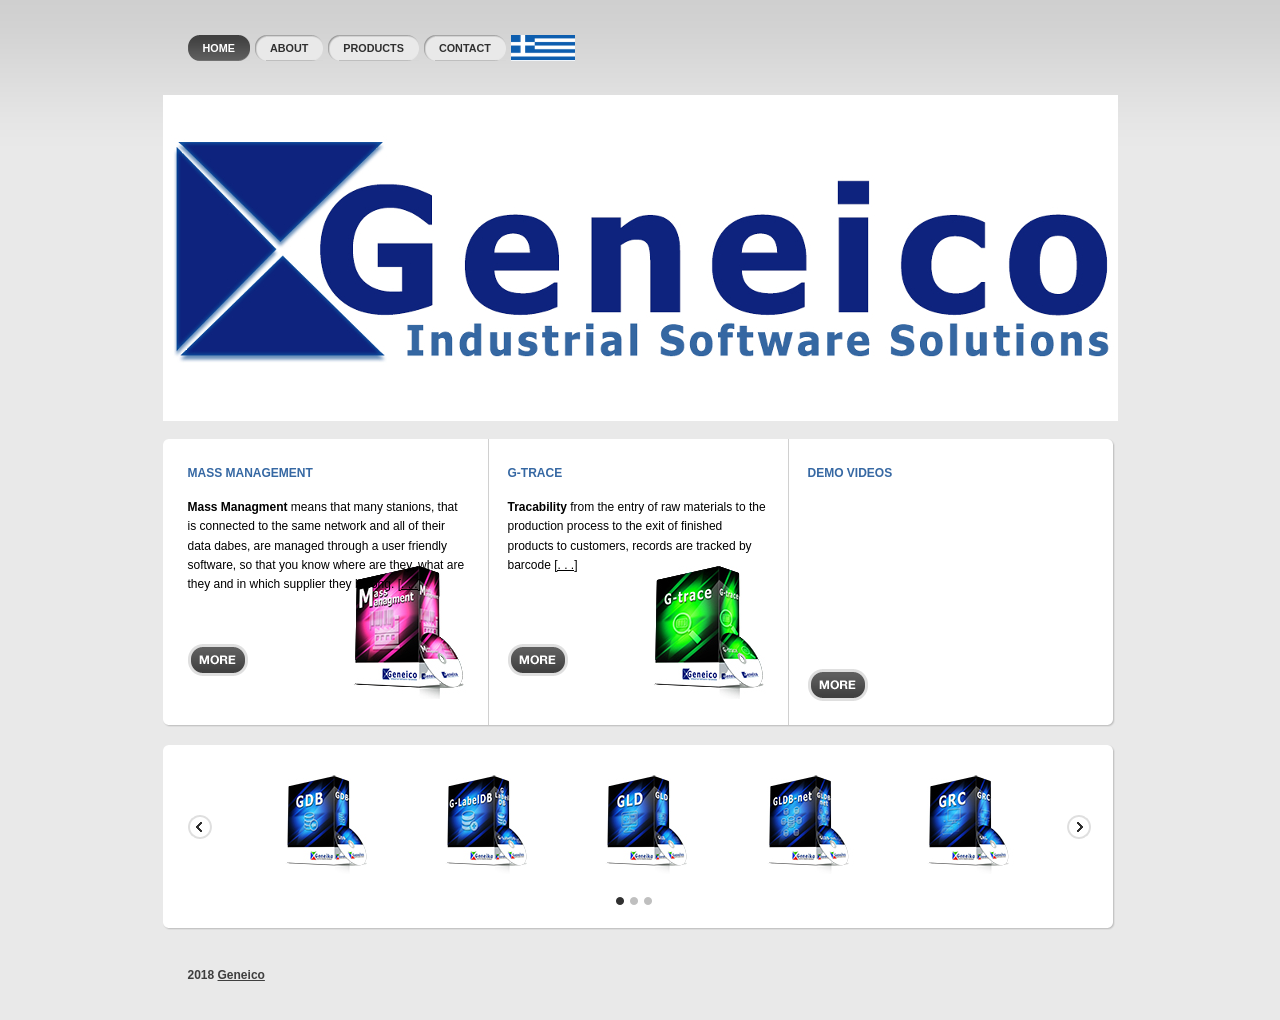
==== en/index.html @ a776c4c8 "eng language added" ====
<!DOCTYPE html PUBLIC "-//W3C//DTD XHTML 1.0 Strict//EN" "http://www.w3.org/TR/xhtml1/DTD/xhtml1-strict.dtd">
<html xmlns="http://www.w3.org/1999/xhtml" xml:lang="en" lang="en">
  <head>
    <title>Geneico | Home</title>
    <meta http-equiv="content-type" content="text/html; charset=utf-8" />
    <link rel="stylesheet" media="screen,projection" type="text/css" href="css/reset.css" />
    <link rel="stylesheet" media="screen,projection" type="text/css" href="css/main.css" />
    <!--[if lte IE 6]><link rel="stylesheet" media="screen,projection" type="text/css" href="css/main-ie6.css" /><![endif]-->
    <link rel="stylesheet" media="screen,projection" type="text/css" href="css/style.css" />
    <script src="js/jquery-1.3.2.min.js" type="text/javascript" charset="utf-8"></script>
    <script src="js/loopedslider.js" type="text/javascript" charset="utf-8"></script>
  </head>
  <body>
    <div id="main">
      <!-- Header -->
      <div id="header" class="box">
        <hr class="noscreen" />
        <!-- Navigation -->
        <ul id="nav">
          <li class="active"><a href="index.html"><span>Home</span></a></li>
          <!-- Active (.active) -->
          <li><a href="about.html"><span>About</span></a></li>
          <li><a href="products.html"><span>Products</span></a></li>
          <li><a href="about.html#contact"><span>Contact</span></a></li>
          <li><a href="../index.html" style="padding: 0px;"><img src="design/gr.png" width="64" height="32" alt=""  /></a></li>
        </ul>
      </div>
      <!-- /header -->
      <hr class="noscreen" />
      <!-- Box 01 -->
      <div class="box-01">
        <hr class="noscreen" />
      </div>
      <!-- /box-01 -->
      <hr class="noscreen" />
      <!-- Box 02 -->
      <div class="box-02-top"></div>
      <div class="box-02 box">
        <!-- Left column -->
        <div class="col left">
          <div class="in">
            <h2>Mass Management</h2>
            <p><strong> Mass Managment </strong> means that many stanions, that is connected to the same network and all of their data dabes, are managed through a user friendly software, so that you know where are they, what are they and in which supplier they belong.
 <a href="products.html#p10">[. . .]</a></p>
          </div>
          <!-- /in -->
          <p class="nom"><a href="products.html#p10"><img src="design/btn-more.gif" alt="" /></a></p>
        </div>
        <!-- /col -->
        <!-- Center column -->
        <div class="col center">
          <div class="in">
            <h2>G-trace</h2>
            <p><strong> Tracability </strong> from the entry of raw materials to the production process to the exit of finished products to customers, records are tracked by barcode <a href="products.html#p9">[. . .]</a</p>
          </div>
          <!-- /in -->
          <p class="nom"><a href="products.html#p9"><img src="design/btn-more.gif" alt="" /></a></p>
        </div>
        <!-- /col -->
        <!-- Right column -->
        <div class="col right">
          <div class="in">
            <h2>Demo videos</h2>
			<iframe width="325" height="180" src="https://www.youtube.com/embed/omYY2w5KFCo" frameborder="0" allow="autoplay; encrypted-media" allowfullscreen></iframe>
           <!--   <p class="nom"><a href="#"><img src="design/video_preview.jpg" alt="" style="margin-left: 55px; margin-top: 16px" /></a></p> -->
            </ul>
          </div>
          <!-- /in -->
          <p class="nom"><a href="products.html#mass"><img src="design/btn-more.gif" alt="" /></a></p>
        </div>
        <!-- /col -->
      </div>
      <!-- /box-02 -->
      <div class="box-02-bottom"></div>
      <hr class="noscreen" />
      <!-- Box 03 -->
      <div class="box-03-top"></div>
      <div class="box-03 box">
        <!-- Slider -->
        <div id="loopedSlider" class="box">
          <div class="container">
            <div class="slides">
              <!-- first 5 items -->
              <div>
                <ul class="list box">
                  <li><img src="design/slider-1.jpg" alt="" onclick="location.href='products.html#p1';" /></li>
                  <li><img src="design/slider-2.jpg" alt="" onclick="location.href='products.html#p2';"/></li>
                  <li><img src="design/slider-3.jpg" alt="" onclick="location.href='products.html#p3';"/></li>
                  <li><img src="design/slider-4.jpg" alt="" onclick="location.href='products.html#p4';"/></li>
                  <li><img src="design/slider-5.jpg" alt="" onclick="location.href='products.html#p5';"/></li>
                </ul>
              </div>
              <!-- next 5 items -->
              <div>
                <ul class="list box">
                  <li><img src="design/slider-6.jpg" alt="" onclick="location.href='products.html#p6';"/></li>
                  <li><img src="design/slider-7.jpg" alt="" onclick="location.href='products.html#p7';"/></li>
                  <li><img src="design/slider-8.jpg" alt="" onclick="location.href='products.html#p8';"/></li>
                  <li><img src="design/slider-9.jpg" alt="" onclick="location.href='products.html#p9';"/></li>
                  <li><img src="design/slider-10.jpg" alt="" onclick="location.href='products.html#p10';"/></li>
                </ul>
              </div>
              <!-- and next 5 items -->
              <div>
                <ul class="list box">
                  <li><img src="design/slider-11.jpg" alt="" onclick="location.href='products.html#printer';"/></li>
                  <li><img src="design/slider-12.jpg" alt="" onclick="location.href='products.html#printer';"/></li>
                  <li><img src="design/slider-13.jpg" alt="" onclick="location.href='products.html#printer';"/></li>
                  <li><img src="design/slider-14.jpg" alt="" onclick="location.href='products.html#printer';"/></li>
                  <li><img src="design/slider-15.jpg" alt="" onclick="location.href='products.html#printer';"/></li>
                </ul>
              </div>
            </div>
            <!-- /slides -->
          </div>
          <!-- /container -->
          <!-- Arrows (left, right) -->
          <a href="#" class="previous"><img src="design/arrow-left.gif" alt="" /></a> <a href="#" class="next"><img src="design/arrow-right.gif" alt="" /></a>
          <!-- Pagination -->
          <ul class="pagination">
            <li><a href="#"><span>1</span></a></li>
            <li><a href="#"><span>2</span></a></li>
            <li><a href="#"><span>3</span></a></li>
          </ul>
        </div>
        <!-- /looperslider -->
        <script type="text/javascript" charset="utf-8">$(function(){ $('#loopedSlider').loopedSlider(); });</script>
      </div>
      <!-- /box-03 -->
      <div class="box-03-bottom"></div>
      <hr class="noscreen" />
      <hr class="noscreen" />
      <!-- Footer -->
      <div id="footer" class="box">
        <p class="f-left"> <strong>2018 <a href="#">Geneico</a></strong><br />
        </p>
      </div>
      <!-- /footer -->
    </div>
    <!-- /main -->
  </div>

</body>
</html>
---- en/css/main.css ----
body {padding:35px 0; background:url("../design/bg.gif") 0 0 repeat-x; font:0.75em/1.6 "arial", sans-serif;}
h1, h2, h3, h4, h5, h6, address, blockquote, dl, fieldset, ol, p, table, ul {margin:15px 0;}

/* ----------------------------------------------------------------------------------------------------------
Layout
---------------------------------------------------------------------------------------------------------- */

#main {width:955px; margin:0 auto;}

#header {position:relative; height:60px; overflow:hidden;}
    #header #logo {position:absolute; right:25px; top:0;}
    #header #logo p {position:relative; width:179px; height:35px; overflow:hidden; margin:0; padding:0;}
    #header #logo p span {display:block; position:absolute; top:0; left:0; z-index:1; width:100%; height:100%; margin:0; padding:0; 0 0 no-repeat; cursor:pointer;}
    #header #nav {position:absolute; left:25px; top:0; margin:0; padding:0; list-style-type:none; font-size:90%; font-weight:bold; text-transform:uppercase;}
    #header #nav li {display:inline; margin:0; padding:0;}
    #header #nav a {float:left; height:26px; margin-right:5px !important; padding-left:11px; background:url("../design/nav-l.gif") 0 0 no-repeat; text-decoration:none; cursor:pointer; overflow:hidden;}
    #header #nav a span {float:left; display:block; padding:5px 15px 5px 4px; background:url("../design/nav-r.gif") 100% 0 no-repeat;}
    #header #nav a:hover {background-position:0 -52px;}
    #header #nav a:hover span {background-position:100% -52px;}
    #header #nav li.active a {background-position:0 -26px;}
    #header #nav li.active a span {background-position:100% -26px;}

#footer {clear:both; padding:18px 25px 0 25px;}
    #footer p {margin:0;}
    #footer p.f-right .footer-rss {padding:5px 0 5px 27px; background:url("../design/footer-rss.gif") 0 0 no-repeat; font-weight:bold;}
    
/* ----------------------------------------------------------------------------------------------------------
Page: Homepage
---------------------------------------------------------------------------------------------------------- */

.box-01 {position:relative; width:955px; height:326px; margin-bottom:18px; background:url("../design/box-01.jpg") 0 0 no-repeat; overflow:hidden;}
    .box-01 #button {position:absolute; top:221px; left:143px; margin:0;}
    .box-01 #ribbon {position:absolute; top:0; right:0; width:96px; height:96px; background:url("../design/box-01-ribbon.gif") 0 0 no-repeat; font-size:0; overflow:hidden;}
    .box-01 #twitter {position:absolute; top:272px; left:750px; height:30px; padding-top:33px; padding-left:65px; background:url("../design/box-01-twitter.gif") 0 0 no-repeat;}
    .box-01 #news {position:absolute; top:305px; right:255px;}
    .box-01 #news strong {margin-right:5px;}
    .box-01 #slogan {position:absolute; right:5px; top:95px;}
    .box-01 #slogan h1 {position:relative; width:605px; height:110px; overflow:hidden; margin:0; padding:0; font-size:300%;}
    .box-01 #slogan h1 span {display:block; position:absolute; top:0; left:0; z-index:1; width:100%; height:100%; margin:0; padding:0; background:url("../design/slogan.gif") 0 0 no-repeat;}

.box-02 {width:930px; padding:19px 0 0 25px; background:url("../design/box-02.gif") 0 0 repeat-y;}
    .box-02-top {width:955px; height:6px; background:url("../design/box-02-top.gif") 0 0 no-repeat; font-size:0; line-height:0;}
    .box-02-bottom {width:955px; height:8px; margin-bottom:18px; background:url("../design/box-02-bottom.gif") 0 0 no-repeat; font-size:0; line-height:0;}

    .box-02 .col {position:relative; float:left; width:300px; padding-bottom:17px; margin-bottom:-6px; z-index:100; background-position:100% 100%; background-repeat:no-repeat;}
    .box-02 .col.left {background-image:url("../design/image-01.jpg");}
    .box-02 .col.center {background-image:url("../design/image-02.jpg");}
    .box-02 .col .in {min-height:180px; height:auto;}
    .box-02 .col h2 {margin:0; font-size:100%; font-weight:bold; text-transform:uppercase;}
    .box-02 .col p {margin:15px 0;}
    .box-02 .col.left h2, .box-02 .col.left p, .box-02 .col.left ul {padding-right:20px;}
    .box-02 .col.center h2, .box-02 .col.center p, .box-02 .col.center ul {padding:0 20px;}
    .box-02 .col.right h2, .box-02 .col.right p, .box-02 .col.right ul {padding-left:20px;}

.box-03-top {width:955px; height:6px; background:url("../design/box-03-top.gif") 0 0 no-repeat; font-size:0; line-height:0;}
    .box-03-bottom {width:955px; height:8px; margin-bottom:18px; background:url("../design/box-03-bottom.gif") 0 0 no-repeat; font-size:0; line-height:0;}
    .box-03 {padding:19px 27px 17px 25px; background:url("../design/box-03.gif") 0 0 repeat-y;}
    .box-03 #loopedSlider {position:relative;}
    .box-03 #loopedSlider .container {width:800px; height:135px; margin-left:49px; overflow:hidden; position:relative;}
    .box-03 #loopedSlider .slides {position:absolute; top:0; left:0;}
    .box-03 #loopedSlider .slides div {display:none; position:absolute; top:0; width:800px;}
    .box-03 #loopedSlider ul.pagination {list-style-type:none; margin:0; padding:0; margin:0; width:75px;}
    .box-03 #loopedSlider ul.pagination li {float:left; margin:0 3px;}
    .box-03 #loopedSlider ul.pagination a {display:block; width:8px; height:8px; overflow:hidden; background-image:url("../design/pagination.gif"); background-position:0 0; background-repeat:no-repeat;}
    .box-03 #loopedSlider ul.pagination a span {display:none;}
    .box-03 #loopedSlider ul.pagination li.active a {background-position:0 -8px;}
    .box-03 #loopedSlider ul.list {margin:0;}
    .box-03 #loopedSlider ul.list li {display:block; float:left; width:140px; margin:0 10px;}
    .box-03 #loopedSlider ul.list li img {display:block;}
    .box-03 #loopedSlider .previous {position:absolute; top:45px; left:0;}
    .box-03 #loopedSlider .next {position:absolute; top:45px; right:0;}
    .box-03 #loopedSlider .pagination {position:absolute; bottom:0; left:425px;}

.box-04 {position:relative; width:905px; height:38px; padding:22px 25px; background:url("../design/box-04.gif") 0 0 no-repeat; overflow:hidden;}
    .box-04 .box-04-title {float:left; display:block;}
    .box-04 .box-04-title h3 {float:left; margin:0; padding-left:8px; height:36px; overflow:hidden; background:url("../design/box-04-title-l.gif") 0 0 no-repeat; font-weight:bold; text-transform:uppercase; font-size:100%;}
    .box-04 .box-04-title h3 span {float:left; display:block; padding:9px 15px 9px 7px; background:url("../design/box-04-title-r.gif") 100% 0 no-repeat;}
    .box-04 .box-04-links {float:left; margin:0; padding:8px 0 0 20px;}
    .box-04 .box-04-links span {margin:0 10px;}

/* ----------------------------------------------------------------------------------------------------------
Page: Subpage
---------------------------------------------------------------------------------------------------------- */

#title {position:relative; width:955px; height:122px; background:url("../design/title.jpg") 0 0 no-repeat; overflow:hidden;}
#title h1 {margin:0; padding:10px 25px 0 25px; font-size:340%; font-weight:bold; letter-spacing:-1px;}
#title #subnav {position:absolute; left:25px; bottom:13px; margin:0;}
#title #subnav a {font-weight:bold;}
#title #subnav span {margin:0 7px;}

#breadcrumbs {margin:0; padding:13px 25px;}

.cols-top {width:955px; height:6px; background:url("../design/cols-top.gif") 0 0 no-repeat; font-size:0; line-height:0;}
.cols-bottom {width:955px; height:8px; background:url("../design/cols-bottom.gif") 0 0 no-repeat; font-size:0; line-height:0;}
.cols {background:url("../design/cols.gif") 0 0 repeat-y;}

.content {float:left; width:595px; padding:0 25px 10px 25px;}
.content ul {margin:15px 25px;}
.content ul ul {margin:0 0 0 25px;}
.content ul li {padding-left:13px; background:url("../design/ul.gif") 0 6px no-repeat;}
.content ul ul li {padding-left:13px; background:url("../design/ul-ul.gif") 0 6px no-repeat;}
.content table {margin:15px 0; border-collapse:collapse;}
.content table th, .content table td {padding:7px 10px;}
.content table th {text-align:center; background:url("../design/table-th.gif") 0 100% repeat-x;}
.content dt {font-weight:bold;}
.content dd {margin-left:25px; margin-bottom:15px;}
.content h1, .content h2 {font-size:200%;}
.content h3 {font-size:160%;}
.content h4 {font-size:120%;}
.content h5, h6 {font-size:100%;}
.content .content-box {margin:15px 0; margin-left:-25px; margin-right:-25px; padding:25px;}
.content .perex {margin:0 -25px 25px -25px; padding:19px 25px 25px 25px; font-size:160%; font-weight:bold; letter-spacing:-1px;}
.content .perex p {margin:0;}

.aside {float:left; width:262px; padding:25px 22px 25px 21px;}
.aside h2 {margin:0; font-size:100%; font-weight:bold; text-transform:uppercase;}
.aside .aside-box {margin:10px 0 20px 0; margin-left:-20px; margin-right:-22px; padding:20px;}

/* ----------------------------------------------------------------------------------------------------------
Porlet: News
---------------------------------------------------------------------------------------------------------- */

ul.ul-news {list-style:none;}
ul.ul-news li {padding:2px 0;}
ul.ul-news li strong {margin-right:3px; padding-right:17px; background:url("../design/ico-arrow.gif") 100% 50% no-repeat;}

/* ----------------------------------------------------------------------------------------------------------
Others
---------------------------------------------------------------------------------------------------------- */

img.f-right {margin-left:15px;}
img.f-left {margin-right:15px;}
.input {padding:7px; background:url("../design/input.gif") 0 0 no-repeat; font:100%/1 "arial",sans-serif;}
.smaller {font:90%/1.8 "tahoma",sans-serif;}
---- en/css/main-ie6.css ----
body {text-align:center;}
.box {height:1%;}

/* ----------------------------------------------------------------------------------------------------------
Layout
---------------------------------------------------------------------------------------------------------- */

#main {text-align:left;}
#header #logo span {cursor:hand;}

/* ----------------------------------------------------------------------------------------------------------
Page: Homepage
---------------------------------------------------------------------------------------------------------- */

.box-01 #twitter {height:63px;}
.box-02 {width:955px}
.box-02 .col .in {height:180px;}
.box-03 #loopedSlider ul.list li {margin:0 7px;}
.box-04 {width:955px; height:82px;}

/* ----------------------------------------------------------------------------------------------------------
Page: Subpage
---------------------------------------------------------------------------------------------------------- */

.content {width:645px;}
.content table th, .content table td {padding:9px 10px;}
.content .content-box {width:645px;}
.aside {width:305px;}
.aside .aside-box {width:304px;}

/* ----------------------------------------------------------------------------------------------------------
Others
---------------------------------------------------------------------------------------------------------- */

.input {height:30px;}
---- en/css/style.css ----
body {background-color:#E9E9E9; color:#000;}
a {color:#000;}
a:hover, a:active, a:focus {color:#ccad00;}

/* ----------------------------------------------------------------------------------------------------------
Layout
---------------------------------------------------------------------------------------------------------- */

#header #nav a {color:#303030;}
#header #nav a:hover, #header #nav a:hover span {color:#000;}
#header #nav li.active a, #header #nav li.active a span {color:#fff;}
#footer p.f-left, #footer p.f-left a {color:#7f7f7f;}
#footer p.f-left strong, #footer p.f-left strong a {color:#3f3f3f;}
#footer p.f-right, #footer p.f-right a {color:#7f7f7f;}
#footer a:hover {color:#000 !important;}

/* ----------------------------------------------------------------------------------------------------------
Page: Homepage
---------------------------------------------------------------------------------------------------------- */

.box-01 {background-color:#dfdfdf;}
.box-02 .col h2 {color:#3668a3;}
.box-02, .box-02-top, .box-02-bottom {background-color:#fff;}
.box-03, .box-03-top, .box-03-bottom {background-color:#fff;}
.box-04 {background-color:#dfdfdf;}
.box-04 .box-04-title h3 {color:#fff;}
.box-04 .box-04-links span {color:#afafaf;}

/* ----------------------------------------------------------------------------------------------------------
Page: Subpage
---------------------------------------------------------------------------------------------------------- */

#title {background-color:#000;}
#title h1 {color:#fff;}
#title #subnav strong {color:#fd4;}
#title #subnav a {color:#fff;}
#title #subnav a:hover {color:#fd4;}
#title #subnav span {color:#3f3f3f;}
.cols, .cols-top, .cols-bottom {background-color:#fff;}
.content .content-box {border-top:1px solid #d0d0d0; border-bottom:1px solid #d0d0d0; background:#f5f5f5;}
.content .perex {border-bottom:1px solid #d0d0d0;}
.content table {border:1px solid #d0d0d0;}
.content table th, .content table td {border-right:1px solid #d0d0d0;}
.content table th {background-color:#000; color:#fff;}
.content table tr.odd td {background:#f0f0f0;}
.content dt {color:#3668a3;}
.aside h2 {color:#3668a3;}
.aside .aside-box {border-top:1px solid #d0d0d0; border-bottom:1px solid #d0d0d0; background:#f5f5f5;}

/* ----------------------------------------------------------------------------------------------------------
Others
---------------------------------------------------------------------------------------------------------- */

.input {border:1px solid #afafaf; background-color:#fff;}
.border {border:1px solid #ccc;}
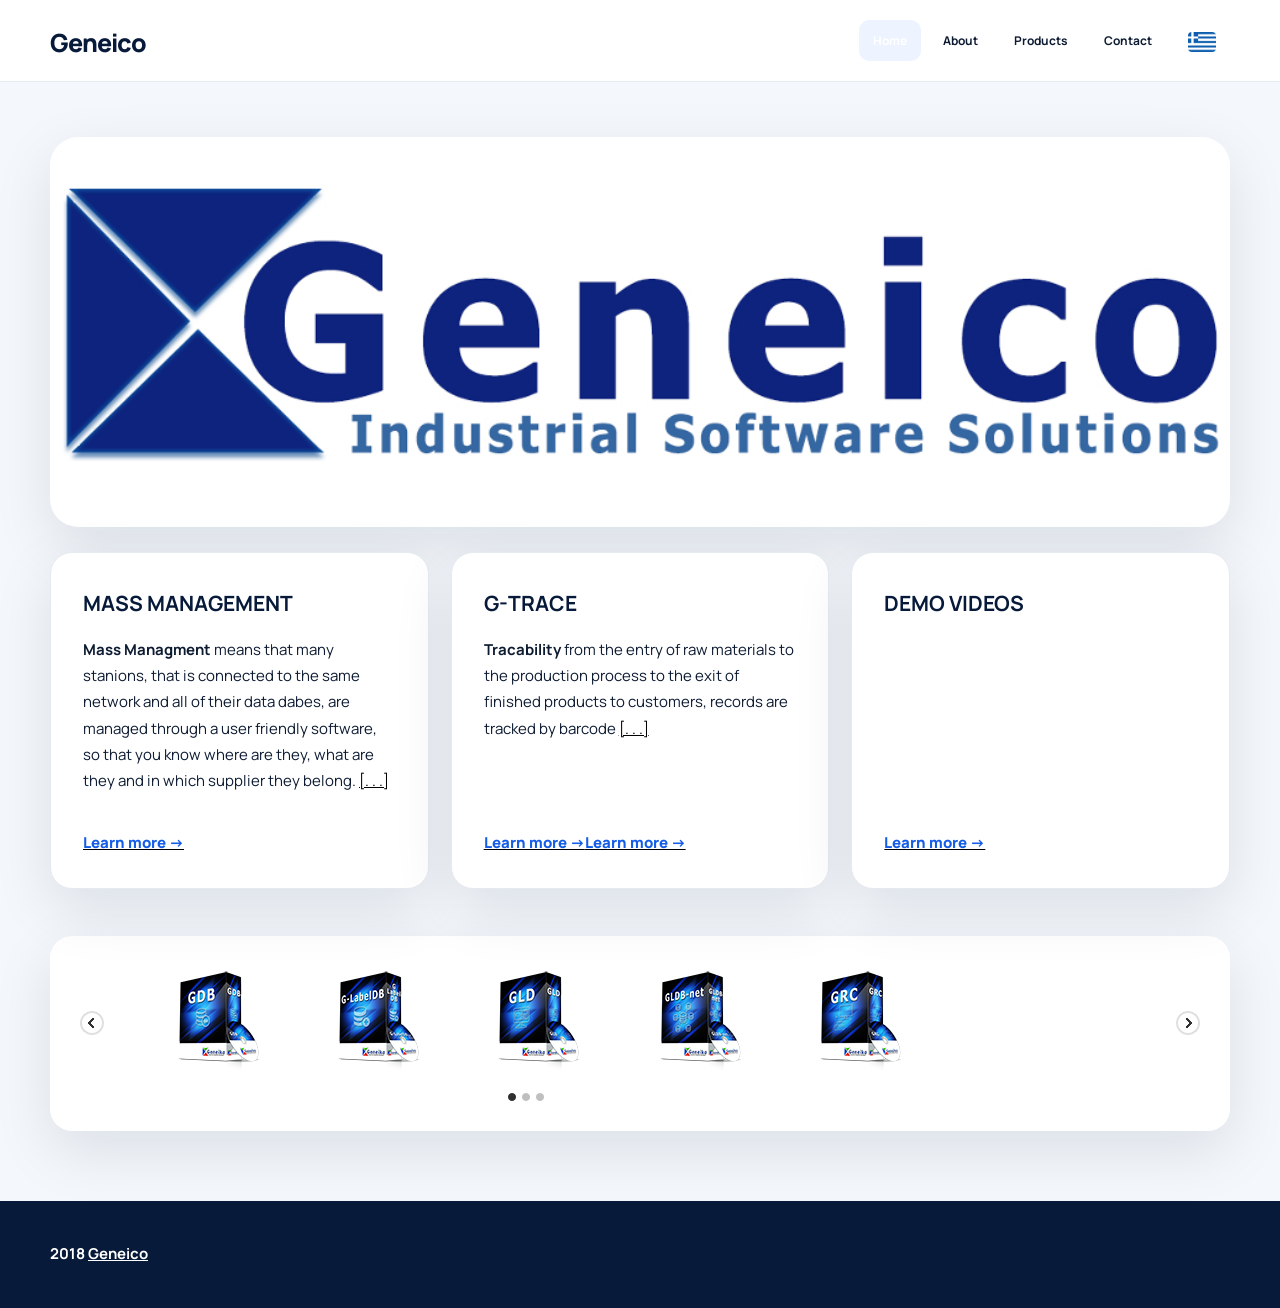
==== commit a49e9ecb: "Modern style 2026" ====
--- a/en/index.html
+++ b/en/index.html
@@ -6,7 +6,8 @@
     <link rel="stylesheet" media="screen,projection" type="text/css" href="css/reset.css" />
     <link rel="stylesheet" media="screen,projection" type="text/css" href="css/main.css" />
     <!--[if lte IE 6]><link rel="stylesheet" media="screen,projection" type="text/css" href="css/main-ie6.css" /><![endif]-->
-    <link rel="stylesheet" media="screen,projection" type="text/css" href="css/style.css" />
+    <link rel="stylesheet" media="screen,projection" type="text/css" href="css/style.css" />
+    <link rel="stylesheet" media="screen,projection" type="text/css" href="../css/site-modern.css" />
     <script src="js/jquery-1.3.2.min.js" type="text/javascript" charset="utf-8"></script>
     <script src="js/loopedslider.js" type="text/javascript" charset="utf-8"></script>
   </head>
--- a/css/site-modern.css
+++ b/css/site-modern.css
@@ -0,0 +1,13 @@
+@import url('https://fonts.googleapis.com/css2?family=Manrope:wght@400;500;600;700;800&display=swap');
+:root{--navy:#071a3a;--blue:#145de8;--cyan:#49c7ff;--ink:#0d1b32;--muted:#64748b;--line:#e5eaf1;--soft:#f4f7fb;--white:#fff;--shadow:0 20px 60px rgba(7,26,58,.1)}
+html{scroll-behavior:smooth}body{padding:0!important;margin:0!important;color:var(--ink)!important;background:var(--soft)!important;font:15px/1.75 Manrope,Arial,sans-serif!important}*{box-sizing:border-box}a{transition:.22s}img{max-width:100%;height:auto}#main{width:100%!important;margin:0!important}
+#header{position:sticky!important;top:0;z-index:100;width:100%!important;height:82px!important;overflow:visible!important;background:rgba(255,255,255,.94)!important;border-bottom:1px solid var(--line);backdrop-filter:blur(15px)}#header:before{content:"Geneico";position:absolute;left:max(24px,calc((100% - 1180px)/2));top:21px;color:var(--navy);font-size:25px;font-weight:800;letter-spacing:-1px}#header:after{content:"Industrial Software Solutions";position:absolute;left:max(24px,calc((100% - 1180px)/2 + 98px));top:35px;color:var(--blue);font-size:8px;font-weight:800;letter-spacing:.09em;text-transform:uppercase}#header #nav{position:absolute!important;left:auto!important;right:max(24px,calc((100% - 1180px)/2))!important;top:20px!important;display:flex;margin:0!important;gap:8px;font-size:12px!important;text-transform:none!important}#header #nav li{display:block!important}#header #nav a,#header #nav li.active a{float:none!important;display:block;height:auto!important;margin:0!important;padding:10px 14px!important;color:var(--ink)!important;background:none!important;border-radius:10px;font-weight:700}#header #nav a span{float:none!important;display:inline!important;padding:0!important;background:none!important}#header #nav a:hover,#header #nav li.active a{color:var(--blue)!important;background:#edf4ff!important}#header #nav img{width:28px!important;height:20px!important;border-radius:4px;object-fit:cover;vertical-align:middle}
+#title{width:100%!important;height:auto!important;padding:85px max(24px,calc((100% - 1180px)/2)) 75px!important;background:linear-gradient(135deg,var(--navy),#123c7d)!important;overflow:visible!important}#title h1{max-width:1180px;margin:0!important;padding:0!important;color:#fff!important;font-size:clamp(40px,6vw,68px)!important;line-height:1.1;letter-spacing:-.05em!important}#title #subnav{position:static!important;margin:24px 0 0!important}#title #subnav a,#title #subnav strong{color:#fff!important}#breadcrumbs{max-width:1180px;margin:0 auto!important;padding:25px 24px!important;color:var(--muted)}
+.cols{display:grid!important;grid-template-columns:minmax(0,820px) 280px;gap:36px;width:min(1180px,calc(100% - 48px))!important;margin:54px auto 80px!important;padding:0!important;background:none!important}.content{float:none!important;width:auto!important;padding:46px!important;background:#fff;border:1px solid var(--line);border-radius:24px;box-shadow:var(--shadow)}.content h1,.content h2{scroll-margin-top:105px;color:var(--navy)!important;font-size:28px!important;line-height:1.25;letter-spacing:-.03em}.content h2{clear:both;margin:52px 0 22px!important;padding-top:10px}.content h2:first-child{margin-top:0!important}.content h3{color:var(--blue);line-height:1.4}.content p{color:#526075}.content hr{clear:both;height:1px;margin:48px 0;border:0;background:var(--line)}.content ul{margin:20px 0 34px!important;padding:0;list-style:none}.content ul li{position:relative;margin:10px 0;padding:0 0 0 24px!important;color:#526075;background:none!important}.content ul li:before{content:"✓";position:absolute;left:0;top:0;color:var(--blue);font-weight:800}.content img.f-right{float:right;max-width:270px;margin:0 0 24px 34px;padding:10px;background:#f8faff;border:1px solid var(--line);border-radius:16px}.content img.f-left{float:left;margin:0 30px 24px 0;border-radius:16px}.content .perex{clear:both;margin:35px 0!important;padding:0!important;border:0!important;background:none!important}.content table{width:100%;border-collapse:separate!important;border-spacing:0;overflow:hidden;border:1px solid var(--line)!important;border-radius:14px}.content table th{color:#fff;background:var(--navy)!important}.content table th,.content table td{padding:12px!important;border-color:var(--line)!important}.content .content-box{margin:25px 0!important;padding:24px!important;background:var(--soft)!important;border:1px solid var(--line)!important;border-radius:14px}
+.aside{float:none!important;width:auto!important;padding:28px!important;background:#fff;border:1px solid var(--line);border-radius:24px;box-shadow:var(--shadow);align-self:start;position:sticky;top:108px}.aside h2{margin:0 0 20px!important;color:var(--navy)!important;font-size:18px!important}.aside .aside-box{margin:15px 0!important;padding:18px!important;border:0!important;border-radius:12px}.aside ul{margin:0;padding:0;list-style:none}.aside li{margin:10px 0}.aside img{border-radius:12px}.cols-bottom,.cols-top{display:none!important}
+#footer{clear:both!important;width:100%!important;min-height:105px;padding:40px max(24px,calc((100% - 1180px)/2))!important;color:#8d9aae;background:var(--navy)!important}#footer p{float:none!important;margin:0!important;color:#8d9aae!important}#footer a,#footer strong{color:#fff!important}
+/* Legacy home layout */
+.box-01{width:min(1180px,calc(100% - 48px))!important;height:390px!important;margin:55px auto 25px!important;background-size:cover!important;background-position:center!important;border-radius:28px;box-shadow:var(--shadow)}.box-02-top,.box-02-bottom,.box-03-top,.box-03-bottom{display:none}.box-02{display:grid!important;grid-template-columns:repeat(3,1fr);gap:22px;width:min(1180px,calc(100% - 48px))!important;margin:25px auto!important;padding:0!important;background:none!important}.box-02 .col{float:none!important;width:auto!important;min-height:330px;margin:0!important;padding:32px!important;background:var(--white)!important;border:1px solid var(--line);border-radius:22px;box-shadow:var(--shadow)}.box-02 .col .in{min-height:245px!important}.box-02 .col h2,.box-02 .col p{padding:0!important}.box-02 .col h2{color:var(--navy)!important;font-size:21px!important}.box-02 .col iframe{width:100%!important;border-radius:12px}.box-02 .nom img{display:none}.box-02 .nom a:after{content:"Learn more →";color:var(--blue);font-weight:800}.box-03{width:min(1180px,calc(100% - 48px))!important;margin:25px auto 70px!important;padding:30px!important;background:#fff!important;border-radius:22px;box-shadow:var(--shadow)}
+@media(max-width:900px){#header #nav{gap:0}#header #nav a,#header #nav li.active a{padding:10px 8px!important}.cols{grid-template-columns:1fr}.aside{position:static}.box-02{grid-template-columns:1fr}.box-02 .col{min-height:0}.box-02 .col .in{min-height:0!important}}
+@media(max-width:650px){#header{height:120px!important}#header:before{top:14px}#header:after{top:28px}#header #nav{top:63px!important;left:12px!important;right:12px!important;justify-content:center;overflow-x:auto}#header #nav a,#header #nav li.active a{padding:8px!important;font-size:10px}.cols{width:calc(100% - 28px)!important;margin:28px auto 55px!important}.content{padding:27px 22px}.content h2{font-size:23px!important}.content img.f-right,.content img.f-left{float:none;display:block;max-width:100%;margin:20px auto}.aside{padding:22px}#title{padding:55px 20px 48px!important}#title h1{font-size:40px!important}.box-01{width:calc(100% - 28px)!important;height:220px!important;margin-top:28px!important;background-size:cover!important}.box-02,.box-03{width:calc(100% - 28px)!important}.box-03{overflow-x:auto}.box-03 #loopedSlider{min-width:880px}.footer{padding:35px 20px!important}}
+@media(prefers-reduced-motion:reduce){*{scroll-behavior:auto!important;transition:none!important}}
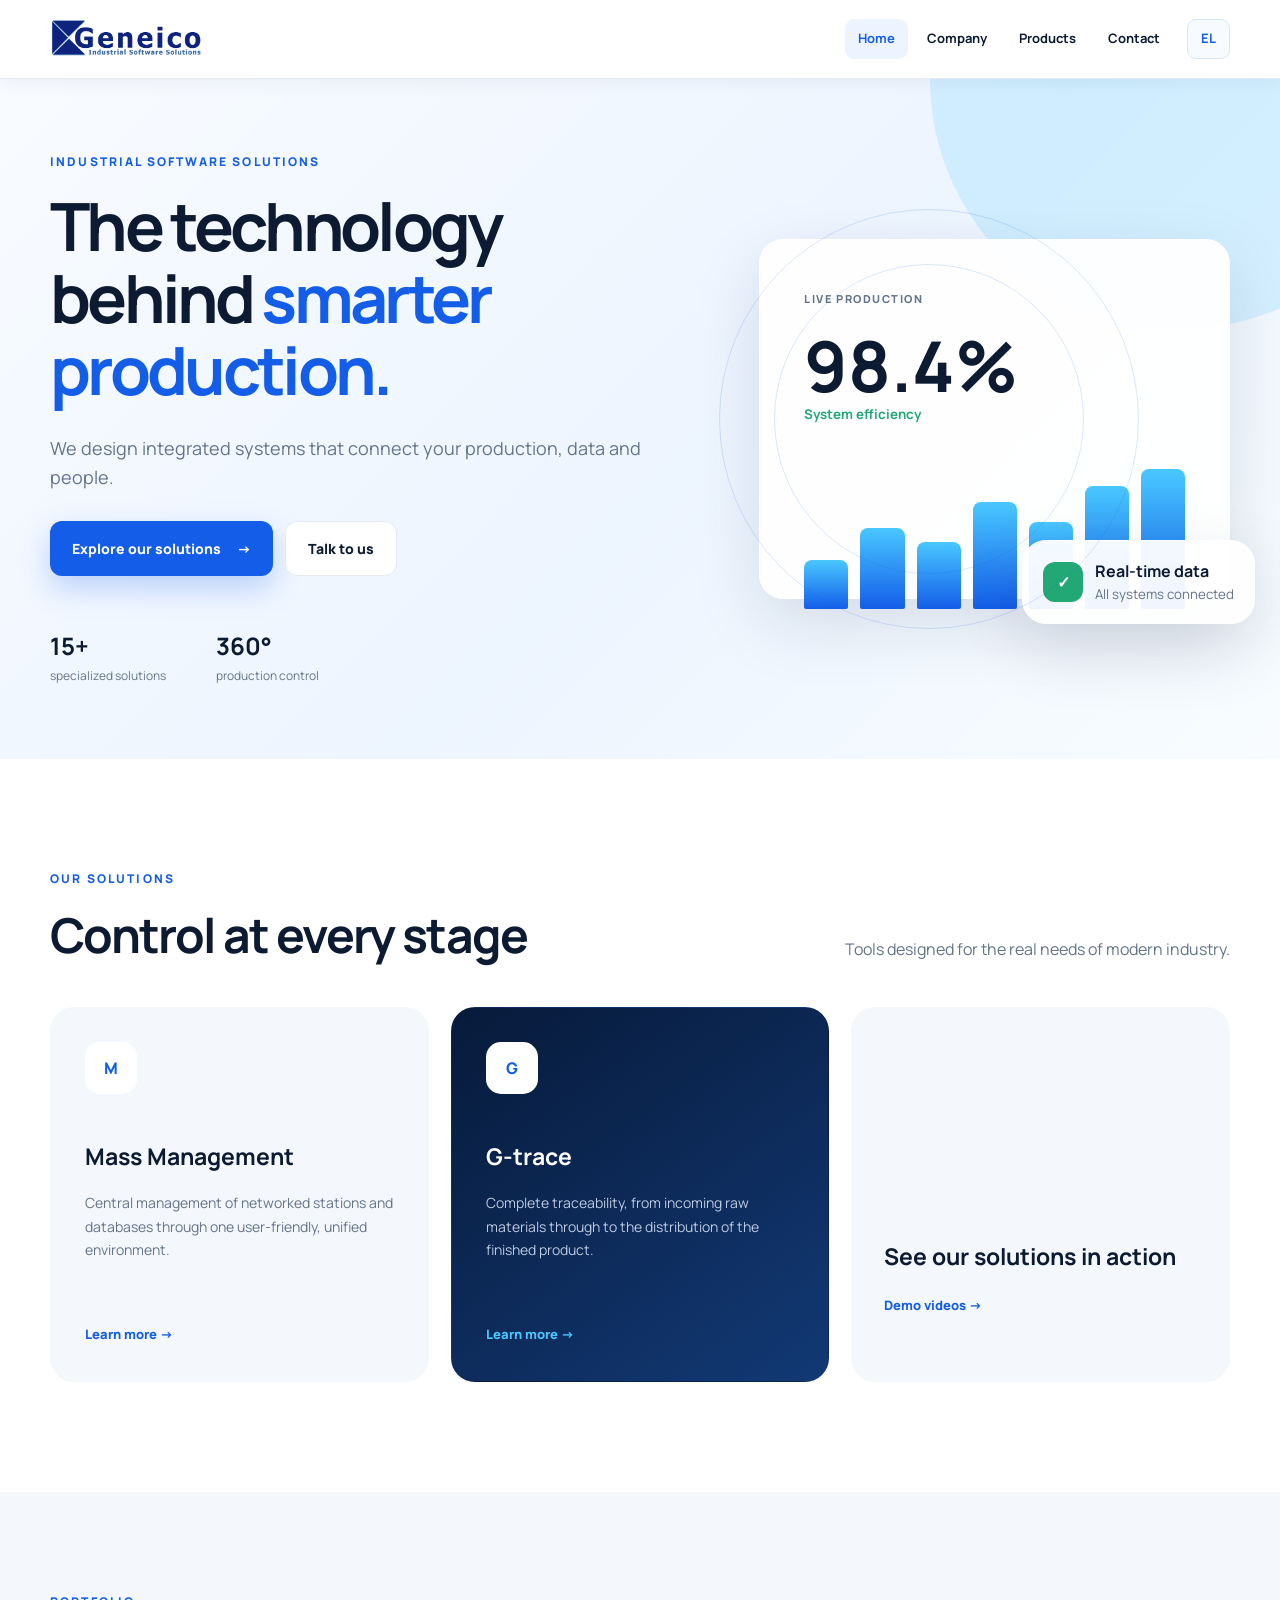
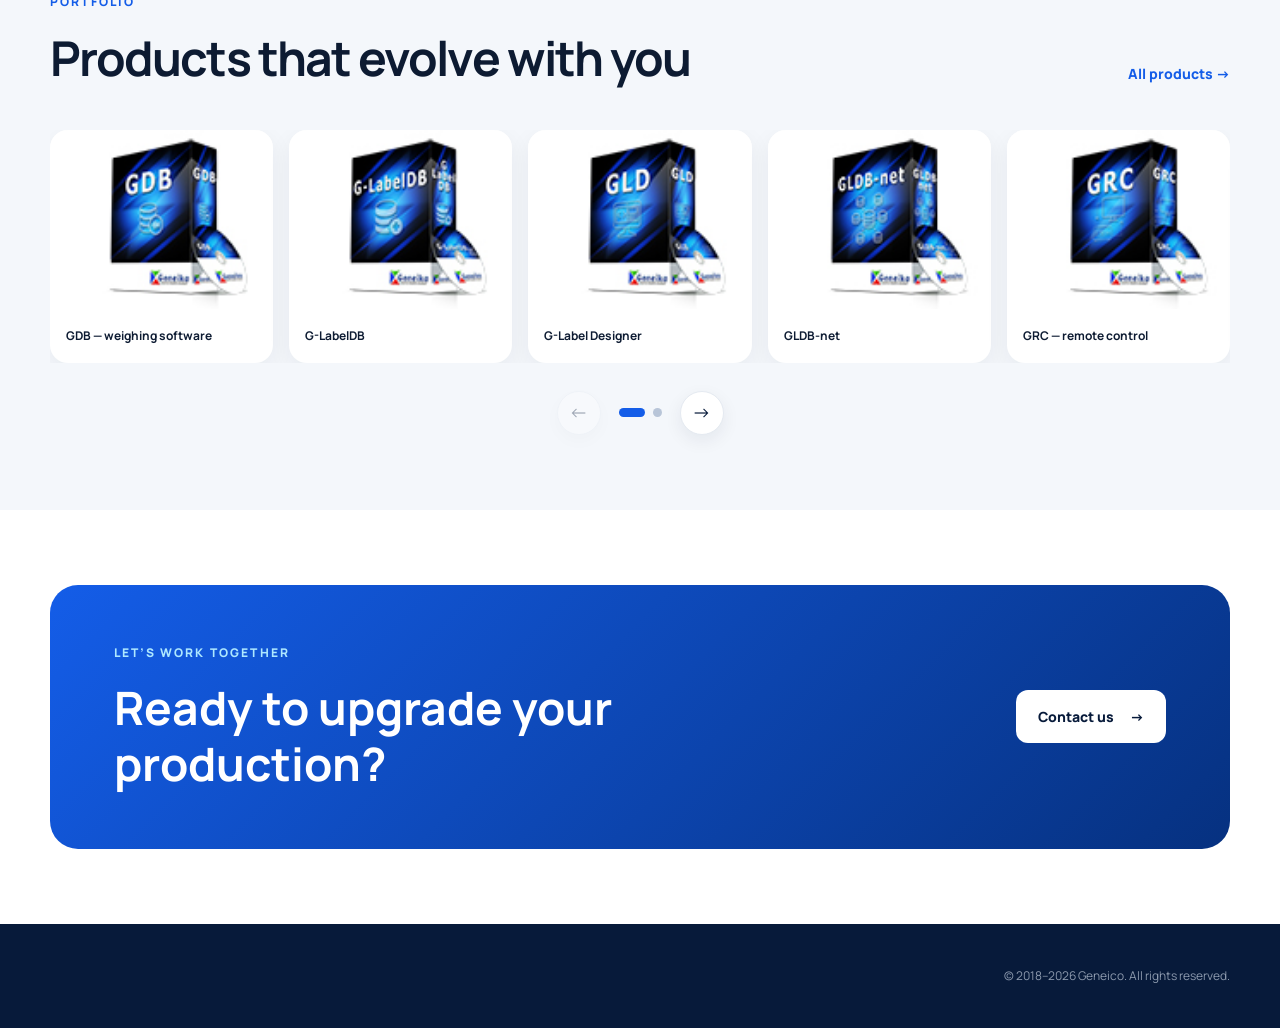
==== commit b95a5149: "Unify bilingual homepages and add linked product carousel" ====
--- a/en/index.html
+++ b/en/index.html
@@ -1,145 +1,116 @@
-<!DOCTYPE html PUBLIC "-//W3C//DTD XHTML 1.0 Strict//EN" "http://www.w3.org/TR/xhtml1/DTD/xhtml1-strict.dtd">
-<html xmlns="http://www.w3.org/1999/xhtml" xml:lang="en" lang="en">
-  <head>
-    <title>Geneico | Home</title>
-    <meta http-equiv="content-type" content="text/html; charset=utf-8" />
-    <link rel="stylesheet" media="screen,projection" type="text/css" href="css/reset.css" />
-    <link rel="stylesheet" media="screen,projection" type="text/css" href="css/main.css" />
-    <!--[if lte IE 6]><link rel="stylesheet" media="screen,projection" type="text/css" href="css/main-ie6.css" /><![endif]-->
-    <link rel="stylesheet" media="screen,projection" type="text/css" href="css/style.css" />
-    <link rel="stylesheet" media="screen,projection" type="text/css" href="../css/site-modern.css" />
-    <script src="js/jquery-1.3.2.min.js" type="text/javascript" charset="utf-8"></script>
-    <script src="js/loopedslider.js" type="text/javascript" charset="utf-8"></script>
-  </head>
-  <body>
-    <div id="main">
-      <!-- Header -->
-      <div id="header" class="box">
-        <hr class="noscreen" />
-        <!-- Navigation -->
-        <ul id="nav">
-          <li class="active"><a href="index.html"><span>Home</span></a></li>
-          <!-- Active (.active) -->
-          <li><a href="about.html"><span>About</span></a></li>
-          <li><a href="products.html"><span>Products</span></a></li>
-          <li><a href="about.html#contact"><span>Contact</span></a></li>
-          <li><a href="../index.html" style="padding: 0px;"><img src="design/gr.png" width="64" height="32" alt=""  /></a></li>
-        </ul>
-      </div>
-      <!-- /header -->
-      <hr class="noscreen" />
-      <!-- Box 01 -->
-      <div class="box-01">
-        <hr class="noscreen" />
-      </div>
-      <!-- /box-01 -->
-      <hr class="noscreen" />
-      <!-- Box 02 -->
-      <div class="box-02-top"></div>
-      <div class="box-02 box">
-        <!-- Left column -->
-        <div class="col left">
-          <div class="in">
-            <h2>Mass Management</h2>
-            <p><strong> Mass Managment </strong> means that many stanions, that is connected to the same network and all of their data dabes, are managed through a user friendly software, so that you know where are they, what are they and in which supplier they belong.
- <a href="products.html#p10">[. . .]</a></p>
-          </div>
-          <!-- /in -->
-          <p class="nom"><a href="products.html#p10"><img src="design/btn-more.gif" alt="" /></a></p>
-        </div>
-        <!-- /col -->
-        <!-- Center column -->
-        <div class="col center">
-          <div class="in">
-            <h2>G-trace</h2>
-            <p><strong> Tracability </strong> from the entry of raw materials to the production process to the exit of finished products to customers, records are tracked by barcode <a href="products.html#p9">[. . .]</a</p>
-          </div>
-          <!-- /in -->
-          <p class="nom"><a href="products.html#p9"><img src="design/btn-more.gif" alt="" /></a></p>
-        </div>
-        <!-- /col -->
-        <!-- Right column -->
-        <div class="col right">
-          <div class="in">
-            <h2>Demo videos</h2>
-			<iframe width="325" height="180" src="https://www.youtube.com/embed/omYY2w5KFCo" frameborder="0" allow="autoplay; encrypted-media" allowfullscreen></iframe>
-           <!--   <p class="nom"><a href="#"><img src="design/video_preview.jpg" alt="" style="margin-left: 55px; margin-top: 16px" /></a></p> -->
-            </ul>
-          </div>
-          <!-- /in -->
-          <p class="nom"><a href="products.html#mass"><img src="design/btn-more.gif" alt="" /></a></p>
-        </div>
-        <!-- /col -->
-      </div>
-      <!-- /box-02 -->
-      <div class="box-02-bottom"></div>
-      <hr class="noscreen" />
-      <!-- Box 03 -->
-      <div class="box-03-top"></div>
-      <div class="box-03 box">
-        <!-- Slider -->
-        <div id="loopedSlider" class="box">
-          <div class="container">
-            <div class="slides">
-              <!-- first 5 items -->
-              <div>
-                <ul class="list box">
-                  <li><img src="design/slider-1.jpg" alt="" onclick="location.href='products.html#p1';" /></li>
-                  <li><img src="design/slider-2.jpg" alt="" onclick="location.href='products.html#p2';"/></li>
-                  <li><img src="design/slider-3.jpg" alt="" onclick="location.href='products.html#p3';"/></li>
-                  <li><img src="design/slider-4.jpg" alt="" onclick="location.href='products.html#p4';"/></li>
-                  <li><img src="design/slider-5.jpg" alt="" onclick="location.href='products.html#p5';"/></li>
-                </ul>
-              </div>
-              <!-- next 5 items -->
-              <div>
-                <ul class="list box">
-                  <li><img src="design/slider-6.jpg" alt="" onclick="location.href='products.html#p6';"/></li>
-                  <li><img src="design/slider-7.jpg" alt="" onclick="location.href='products.html#p7';"/></li>
-                  <li><img src="design/slider-8.jpg" alt="" onclick="location.href='products.html#p8';"/></li>
-                  <li><img src="design/slider-9.jpg" alt="" onclick="location.href='products.html#p9';"/></li>
-                  <li><img src="design/slider-10.jpg" alt="" onclick="location.href='products.html#p10';"/></li>
-                </ul>
-              </div>
-              <!-- and next 5 items -->
-              <div>
-                <ul class="list box">
-                  <li><img src="design/slider-11.jpg" alt="" onclick="location.href='products.html#printer';"/></li>
-                  <li><img src="design/slider-12.jpg" alt="" onclick="location.href='products.html#printer';"/></li>
-                  <li><img src="design/slider-13.jpg" alt="" onclick="location.href='products.html#printer';"/></li>
-                  <li><img src="design/slider-14.jpg" alt="" onclick="location.href='products.html#printer';"/></li>
-                  <li><img src="design/slider-15.jpg" alt="" onclick="location.href='products.html#printer';"/></li>
-                </ul>
-              </div>
-            </div>
-            <!-- /slides -->
-          </div>
-          <!-- /container -->
-          <!-- Arrows (left, right) -->
-          <a href="#" class="previous"><img src="design/arrow-left.gif" alt="" /></a> <a href="#" class="next"><img src="design/arrow-right.gif" alt="" /></a>
-          <!-- Pagination -->
-          <ul class="pagination">
-            <li><a href="#"><span>1</span></a></li>
-            <li><a href="#"><span>2</span></a></li>
-            <li><a href="#"><span>3</span></a></li>
-          </ul>
-        </div>
-        <!-- /looperslider -->
-        <script type="text/javascript" charset="utf-8">$(function(){ $('#loopedSlider').loopedSlider(); });</script>
-      </div>
-      <!-- /box-03 -->
-      <div class="box-03-bottom"></div>
-      <hr class="noscreen" />
-      <hr class="noscreen" />
-      <!-- Footer -->
-      <div id="footer" class="box">
-        <p class="f-left"> <strong>2018 <a href="#">Geneico</a></strong><br />
-        </p>
-      </div>
-      <!-- /footer -->
-    </div>
-    <!-- /main -->
-  </div>
-
-</body>
-</html>
+<!doctype html>
+<html lang="en">
+<head>
+  <meta charset="utf-8">
+  <meta name="viewport" content="width=device-width, initial-scale=1">
+  <meta name="description" content="Geneico develops integrated industrial software, traceability and production management solutions.">
+  <title>Geneico | Industrial Software Solutions</title>
+  <link rel="preconnect" href="https://fonts.googleapis.com">
+  <link rel="preconnect" href="https://fonts.gstatic.com" crossorigin>
+  <link href="https://fonts.googleapis.com/css2?family=Manrope:wght@400;500;600;700;800&display=swap" rel="stylesheet">
+  <link rel="stylesheet" href="../css/home-modern.css">
+  <link rel="stylesheet" href="../css/shared-header.css">
+</head>
+<body>
+  <header class="geneico-header">
+    <div class="geneico-header__inner">
+      <a class="geneico-brand" href="index.html" aria-label="GENEICO home">
+        <img src="design/box-01.jpg" alt="Geneico — Industrial Software Solutions">
+      </a>
+      <button class="geneico-menu-button" type="button" aria-expanded="false" aria-controls="geneico-navigation" aria-label="Open navigation menu"><span></span><span></span><span></span></button>
+      <nav id="geneico-navigation" class="geneico-navigation" aria-label="Main navigation">
+        <a class="geneico-navigation__link" href="index.html" aria-current="page">Home</a>
+        <a class="geneico-navigation__link" href="about.html">Company</a>
+        <a class="geneico-navigation__link" href="products.html">Products</a>
+        <a class="geneico-navigation__link" href="about.html#contact">Contact</a>
+        <a class="geneico-navigation__language" href="../index.html" lang="el" hreflang="el" aria-label="Ελληνική έκδοση">EL</a>
+      </nav>
+    </div>
+  </header>
+
+  <main>
+    <section class="hero">
+      <div class="hero-glow"></div>
+      <div class="shell hero-grid">
+        <div class="hero-copy">
+          <p class="eyebrow">Industrial software solutions</p>
+          <h1>The technology behind <span>smarter production.</span></h1>
+          <p class="hero-text">We design integrated systems that connect your production, data and people.</p>
+          <div class="hero-actions">
+            <a class="button primary" href="products.html">Explore our solutions <span>→</span></a>
+            <a class="button secondary" href="about.html#contact">Talk to us</a>
+          </div>
+          <div class="hero-stats">
+            <div><strong>15+</strong><span>specialized solutions</span></div>
+            <div><strong>360°</strong><span>production control</span></div>
+          </div>
+        </div>
+        <div class="hero-visual" aria-hidden="true">
+          <div class="visual-card visual-main"><span>LIVE PRODUCTION</span><strong>98.4%</strong><small>System efficiency</small><div class="chart"><i></i><i></i><i></i><i></i><i></i><i></i><i></i></div></div>
+          <div class="visual-card visual-float"><b>✓</b><span><strong>Real-time data</strong><small>All systems connected</small></span></div>
+          <div class="orbit orbit-one"></div><div class="orbit orbit-two"></div>
+        </div>
+      </div>
+    </section>
+
+    <section class="solutions shell">
+      <div class="section-heading">
+        <div><p class="eyebrow">Our solutions</p><h2>Control at every stage</h2></div>
+        <p>Tools designed for the real needs of modern industry.</p>
+      </div>
+      <div class="card-grid">
+        <article class="solution-card">
+          <div class="card-icon">M</div><h3>Mass Management</h3>
+          <p>Central management of networked stations and databases through one user-friendly, unified environment.</p>
+          <a href="products.html#p10">Learn more <span>→</span></a>
+        </article>
+        <article class="solution-card featured">
+          <div class="card-icon">G</div><h3>G-trace</h3>
+          <p>Complete traceability, from incoming raw materials through to the distribution of the finished product.</p>
+          <a href="products.html#p9">Learn more <span>→</span></a>
+        </article>
+        <article class="solution-card video-card">
+          <div class="video-wrap"><iframe src="https://www.youtube.com/embed/omYY2w5KFCo" title="Geneico solutions overview" loading="lazy" allow="accelerometer; autoplay; clipboard-write; encrypted-media; gyroscope; picture-in-picture" allowfullscreen></iframe></div>
+          <h3>See our solutions in action</h3><a href="products.html#mass">Demo videos <span>→</span></a>
+        </article>
+      </div>
+    </section>
+
+    <section class="products-section">
+      <div class="shell">
+        <div class="section-heading"><div><p class="eyebrow">Portfolio</p><h2>Products that evolve with you</h2></div><a class="text-link" href="products.html">All products →</a></div>
+        <div class="product-carousel" data-carousel aria-label="Product carousel">
+          <div class="carousel-viewport" data-carousel-viewport tabindex="0">
+            <div class="carousel-track">
+              <a class="product-card" href="products.html#p1"><img src="design/slider-1.jpg" alt="GDB weighing software"><span>GDB — weighing software</span></a>
+              <a class="product-card" href="products.html#p2"><img src="design/slider-2.jpg" alt="G-LabelDB"><span>G-LabelDB</span></a>
+              <a class="product-card" href="products.html#p5"><img src="design/slider-3.jpg" alt="G-Label Designer"><span>G-Label Designer</span></a>
+              <a class="product-card" href="products.html#p3"><img src="design/slider-4.jpg" alt="GLDB-net"><span>GLDB-net</span></a>
+              <a class="product-card" href="products.html#p6"><img src="design/slider-5.jpg" alt="GRC remote control"><span>GRC — remote control</span></a>
+              <a class="product-card" href="products.html#p4"><img src="design/slider-6.jpg" alt="GLDB-net statistics"><span>GLDB-net statistics</span></a>
+              <a class="product-card" href="products.html#p7"><img src="design/slider-7.jpg" alt="GPV production-line visualization"><span>GPV — production visualization</span></a>
+              <a class="product-card" href="products.html#p8"><img src="design/slider-8.jpg" alt="GRW remote scale view"><span>GRW — scale view</span></a>
+              <a class="product-card" href="products.html#p9"><img src="design/slider-9.jpg" alt="G-trace traceability system"><span>G-trace — traceability</span></a>
+              <a class="product-card" href="products.html#p10"><img src="design/slider-10.jpg" alt="Mass Management"><span>Mass Management</span></a>
+            </div>
+          </div>
+          <div class="carousel-controls">
+            <button class="carousel-arrow" type="button" data-carousel-previous aria-label="Previous products"><span aria-hidden="true">←</span></button>
+            <div class="carousel-pagination" data-carousel-pagination aria-label="Choose carousel position"></div>
+            <button class="carousel-arrow" type="button" data-carousel-next aria-label="Next products"><span aria-hidden="true">→</span></button>
+          </div>
+        </div>
+      </div>
+    </section>
+
+    <section class="cta shell">
+      <div><p class="eyebrow">Let’s work together</p><h2>Ready to upgrade your production?</h2></div>
+      <a class="button light" href="about.html#contact">Contact us <span>→</span></a>
+    </section>
+  </main>
+
+  <footer><div class="shell footer-inner"><p>© 2018–2026 Geneico. All rights reserved.</p></div></footer>
+  <script src="../js/site-navigation.js"></script>
+  <script src="../js/home-carousel.js"></script>
+</body>
+</html>
--- a/css/home-modern.css
+++ b/css/home-modern.css
@@ -0,0 +1,11 @@
+:root{--navy:#071a3a;--blue:#145de8;--cyan:#49c7ff;--ink:#0d1b32;--muted:#64748b;--line:#e5eaf1;--soft:#f4f7fb;--shadow:0 24px 70px rgba(7,26,58,.12)}
+*{box-sizing:border-box}html{scroll-behavior:smooth}body{margin:0;color:var(--ink);font-family:Manrope,Arial,sans-serif;line-height:1.65}a{color:inherit;text-decoration:none}.shell{width:min(1180px,calc(100% - 48px));margin:auto}
+.hero{position:relative;overflow:hidden;background:linear-gradient(135deg,#f8fbff,#edf5ff 55%,#f8fcff)}.hero:before{content:"";position:absolute;width:500px;height:500px;right:-150px;top:-250px;border-radius:50%;background:#49c7ff2e}.hero-grid{min-height:680px;display:grid;grid-template-columns:1.08fr .92fr;align-items:center;gap:70px;padding:70px 0}.eyebrow{margin:0 0 18px;color:var(--blue);font-size:12px;font-weight:800;letter-spacing:.18em;text-transform:uppercase}.hero h1{margin:0;font-size:clamp(44px,5.2vw,72px);line-height:1.08;letter-spacing:-.055em}.hero h1 span{color:var(--blue)}.hero-text{max-width:620px;margin:28px 0;color:var(--muted);font-size:18px}.hero-actions{display:flex;flex-wrap:wrap;gap:12px}.button{display:inline-flex;align-items:center;justify-content:center;gap:16px;padding:15px 22px;border-radius:12px;font-size:14px;font-weight:800;transition:.25s}.button:hover{transform:translateY(-2px)}.primary{color:#fff;background:var(--blue);box-shadow:0 12px 30px #145de840}.secondary{background:#fff;border:1px solid var(--line)}.hero-stats{display:flex;gap:50px;margin-top:50px}.hero-stats div{display:flex;flex-direction:column}.hero-stats strong{font-size:24px}.hero-stats span{color:var(--muted);font-size:12px}
+.hero-visual{position:relative;min-height:440px}.visual-card{position:absolute;background:#fffffff0;border:1px solid #fff;border-radius:24px;box-shadow:var(--shadow)}.visual-main{inset:40px 0 40px 40px;padding:44px}.visual-main>span{color:var(--muted);font-size:11px;font-weight:800;letter-spacing:.14em}.visual-main>strong{display:block;margin-top:20px;font-size:70px;line-height:1}.visual-main>small{color:#21a875;font-weight:700}.chart{height:140px;margin-top:42px;display:flex;align-items:flex-end;gap:12px}.chart i{flex:1;border-radius:8px 8px 2px 2px;background:linear-gradient(var(--cyan),var(--blue))}.chart i:nth-child(1){height:35%}.chart i:nth-child(2){height:58%}.chart i:nth-child(3){height:48%}.chart i:nth-child(4){height:76%}.chart i:nth-child(5){height:62%}.chart i:nth-child(6){height:88%}.chart i:nth-child(7){height:100%}.visual-float{right:-25px;bottom:15px;display:flex;align-items:center;gap:12px;padding:17px 20px}.visual-float>b{display:grid;place-items:center;width:40px;height:40px;color:#fff;background:#21a875;border-radius:12px}.visual-float span{display:flex;flex-direction:column}.visual-float small{color:var(--muted)}.orbit{position:absolute;border:1px solid #145de826;border-radius:50%}.orbit-one{width:420px;height:420px;top:10px}.orbit-two{width:310px;height:310px;top:65px;left:55px}
+.solutions{padding-top:110px;padding-bottom:110px}.section-heading{display:flex;align-items:flex-end;justify-content:space-between;gap:30px;margin-bottom:45px}.section-heading h2{margin:0;font-size:clamp(32px,4vw,48px);line-height:1.16;letter-spacing:-.04em}.section-heading>p{max-width:430px;margin:0;color:var(--muted)}.card-grid{display:grid;grid-template-columns:repeat(3,1fr);gap:22px}.solution-card{min-height:360px;padding:34px;background:var(--soft);border:1px solid transparent;border-radius:24px;transition:.3s}.solution-card:hover{transform:translateY(-6px);border-color:#dbe7fb;box-shadow:var(--shadow)}.solution-card.featured{color:#fff;background:linear-gradient(145deg,var(--navy),#123975)}.card-icon{display:grid;place-items:center;width:52px;height:52px;margin-bottom:44px;color:var(--blue);background:#fff;border-radius:15px;font-weight:800}.solution-card h3{margin:0 0 15px;font-size:23px}.solution-card p{min-height:104px;margin:0 0 25px;color:var(--muted);font-size:14px}.featured p{color:#bdcae1}.solution-card a{color:var(--blue);font-size:13px;font-weight:800}.featured a{color:var(--cyan)}.video-card{padding:16px 16px 30px}.video-wrap{position:relative;padding-top:56.25%;overflow:hidden;border-radius:16px}.video-wrap iframe{position:absolute;inset:0;width:100%;height:100%;border:0}.video-card h3,.video-card>a{margin-left:16px}.video-card h3{margin-top:20px}
+.products-section{padding:100px 0 75px;background:var(--soft)}.text-link{color:var(--blue);font-size:14px;font-weight:800}.cta{margin-top:75px;margin-bottom:75px;padding:58px 64px;display:flex;align-items:center;justify-content:space-between;gap:40px;color:#fff;background:linear-gradient(135deg,var(--blue),#063180);border-radius:28px}.cta .eyebrow{color:#aee8ff}.cta h2{max-width:680px;margin:0;font-size:clamp(30px,4vw,46px);line-height:1.2}.light{flex:none;color:var(--navy);background:#fff}footer{padding:42px 0;color:#8d9aae;background:var(--navy)}.footer-inner{display:flex;align-items:center;justify-content:flex-end}.footer-inner p{margin:0;font-size:12px}
+.product-carousel{min-width:0}.carousel-viewport{width:100%;overflow-x:auto;overflow-y:hidden;scroll-snap-type:x mandatory;scrollbar-width:none;overscroll-behavior-x:contain;touch-action:pan-x pan-y;cursor:grab}.carousel-viewport::-webkit-scrollbar{display:none}.carousel-viewport:focus-visible{outline:3px solid #145de866;outline-offset:5px;border-radius:18px}.carousel-viewport.is-dragging{cursor:grabbing;scroll-snap-type:none;user-select:none}.carousel-track{display:flex;gap:16px;min-width:100%}.product-card{flex:0 0 calc((100% - 64px)/5);min-width:0;overflow:hidden;background:#fff;border-radius:18px;box-shadow:0 8px 25px #071a3a0f;scroll-snap-align:start;transition:.25s}.product-card:hover{transform:translateY(-5px)}.product-card:focus-visible{outline:3px solid var(--blue);outline-offset:-3px}.product-card img{display:block;width:100%;aspect-ratio:1.25;object-fit:cover;pointer-events:none}.product-card span{display:block;padding:17px 16px;font-size:12px;font-weight:700}.carousel-controls{display:flex;align-items:center;justify-content:center;gap:18px;margin-top:28px}.carousel-arrow{display:grid;place-items:center;flex:none;width:44px;height:44px;padding:0;color:var(--navy);background:#fff;border:1px solid var(--line);border-radius:50%;box-shadow:0 6px 18px #071a3a12;font:inherit;font-size:19px;cursor:pointer;transition:.2s}.carousel-arrow:hover:not(:disabled),.carousel-arrow:focus-visible{color:#fff;background:var(--blue);border-color:var(--blue)}.carousel-arrow:disabled{opacity:.35;cursor:not-allowed}.carousel-pagination{display:flex;align-items:center;justify-content:center;flex-wrap:wrap;gap:8px}.carousel-dot{width:9px;height:9px;padding:0;background:#b8c5d8;border:0;border-radius:999px;cursor:pointer;transition:width .2s,background-color .2s}.carousel-dot[aria-current="true"]{width:26px;background:var(--blue)}.carousel-dot:focus-visible{outline:2px solid var(--blue);outline-offset:3px}
+@media(max-width:1100px){.product-card{flex-basis:calc((100% - 32px)/3)}}
+@media(max-width:900px){.hero-grid{grid-template-columns:1fr;min-height:auto}.hero-visual{min-height:400px;max-width:580px;width:100%;margin:auto}.card-grid{grid-template-columns:1fr 1fr}.video-card{grid-column:1/-1}.product-card{flex-basis:calc((100% - 16px)/2)}.cta,.section-heading{align-items:flex-start;flex-direction:column}.cta{padding:48px}}
+@media(max-width:600px){.shell{width:calc(100% - 30px)}.hero-grid{gap:35px;padding:60px 0 55px}.hero h1{font-size:42px}.hero-text{font-size:16px}.hero-actions{flex-direction:column}.button{width:100%}.hero-stats{gap:30px}.hero-visual{min-height:330px}.visual-main{inset:15px 0;padding:28px}.visual-main>strong{font-size:52px}.chart{height:95px;margin-top:30px}.visual-float{right:-5px}.orbit{display:none}.solutions{padding:75px 0}.products-section{padding:75px 0 55px}.card-grid{grid-template-columns:1fr}.video-card{grid-column:auto}.solution-card{min-height:auto}.solution-card p{min-height:auto}.product-card{flex-basis:100%}.carousel-controls{gap:12px}.cta{margin:52px auto;padding:38px 28px}.footer-inner{align-items:flex-start;justify-content:flex-start}}
+@media(prefers-reduced-motion:reduce){*{scroll-behavior:auto!important;transition:none!important}}
--- a/css/shared-header.css
+++ b/css/shared-header.css
@@ -0,0 +1,182 @@
+.geneico-header {
+  position: sticky;
+  top: 0;
+  z-index: 1000;
+  width: 100%;
+  color: #0d1b32;
+  background: rgba(255, 255, 255, 0.96);
+  border-bottom: 1px solid #e5eaf1;
+  box-shadow: 0 4px 18px rgba(7, 26, 58, 0.05);
+  backdrop-filter: blur(14px);
+}
+
+.geneico-header,
+.geneico-header * {
+  box-sizing: border-box;
+}
+
+.geneico-header__inner {
+  display: flex;
+  align-items: center;
+  justify-content: space-between;
+  gap: 32px;
+  width: min(1180px, calc(100% - 48px));
+  min-height: 78px;
+  margin: 0 auto;
+}
+
+.geneico-brand {
+  display: inline-flex;
+  flex: none;
+  text-decoration: none;
+}
+
+.geneico-brand img {
+  display: block;
+  width: auto;
+  height: auto;
+  max-width: 230px;
+  max-height: 52px;
+  object-fit: contain;
+}
+
+.geneico-navigation {
+  display: flex;
+  align-items: center;
+  gap: 6px;
+  margin-left: auto;
+}
+
+.geneico-navigation__link,
+.geneico-navigation__language {
+  display: inline-flex;
+  align-items: center;
+  justify-content: center;
+  min-height: 40px;
+  padding: 9px 13px;
+  color: #0d1b32;
+  border-radius: 9px;
+  font-size: 13px;
+  font-weight: 700;
+  line-height: 1.2;
+  text-decoration: none;
+  transition: color 0.2s ease, background-color 0.2s ease;
+}
+
+.geneico-navigation__link:hover,
+.geneico-navigation__link:focus-visible,
+.geneico-navigation__link[aria-current="page"] {
+  color: #145de8;
+  background: #edf4ff;
+}
+
+.geneico-navigation__language {
+  min-width: 42px;
+  margin-left: 8px;
+  color: #145de8;
+  border: 1px solid #d7e5ff;
+  background: #f7faff;
+}
+
+.geneico-navigation__language:hover,
+.geneico-navigation__language:focus-visible {
+  color: #fff;
+  background: #145de8;
+  border-color: #145de8;
+}
+
+.geneico-menu-button {
+  display: none;
+  width: 44px;
+  height: 44px;
+  margin: 0;
+  padding: 9px;
+  color: #071a3a;
+  background: transparent;
+  border: 1px solid #dce3ed;
+  border-radius: 9px;
+  cursor: pointer;
+}
+
+.geneico-menu-button span {
+  display: block;
+  width: 22px;
+  height: 2px;
+  margin: 4px auto;
+  background: currentColor;
+  transition: transform 0.2s ease, opacity 0.2s ease;
+}
+
+.geneico-menu-button[aria-expanded="true"] span:nth-child(1) {
+  transform: translateY(6px) rotate(45deg);
+}
+
+.geneico-menu-button[aria-expanded="true"] span:nth-child(2) {
+  opacity: 0;
+}
+
+.geneico-menu-button[aria-expanded="true"] span:nth-child(3) {
+  transform: translateY(-6px) rotate(-45deg);
+}
+
+@media (max-width: 800px) {
+  .geneico-header__inner {
+    position: relative;
+    min-height: 72px;
+  }
+
+  .geneico-menu-button {
+    display: block;
+    flex: none;
+  }
+
+  .geneico-navigation {
+    position: absolute;
+    top: 100%;
+    right: 0;
+    left: 0;
+    display: none;
+    align-items: stretch;
+    flex-direction: column;
+    gap: 3px;
+    max-height: calc(100vh - 88px);
+    margin: 0;
+    padding: 12px;
+    overflow-y: auto;
+    background: #fff;
+    border: 1px solid #e5eaf1;
+    border-top: 0;
+    border-radius: 0 0 12px 12px;
+    box-shadow: 0 16px 35px rgba(7, 26, 58, 0.12);
+  }
+
+  .geneico-navigation.is-open {
+    display: flex;
+  }
+
+  .geneico-navigation__link,
+  .geneico-navigation__language {
+    justify-content: flex-start;
+    width: 100%;
+    min-height: 44px;
+    margin: 0;
+    padding: 11px 13px;
+  }
+}
+
+@media (max-width: 480px) {
+  .geneico-header__inner {
+    width: calc(100% - 30px);
+  }
+
+  .geneico-brand img {
+    max-width: 180px;
+    max-height: 46px;
+  }
+}
+
+@media (prefers-reduced-motion: reduce) {
+  .geneico-header * {
+    transition: none;
+  }
+}
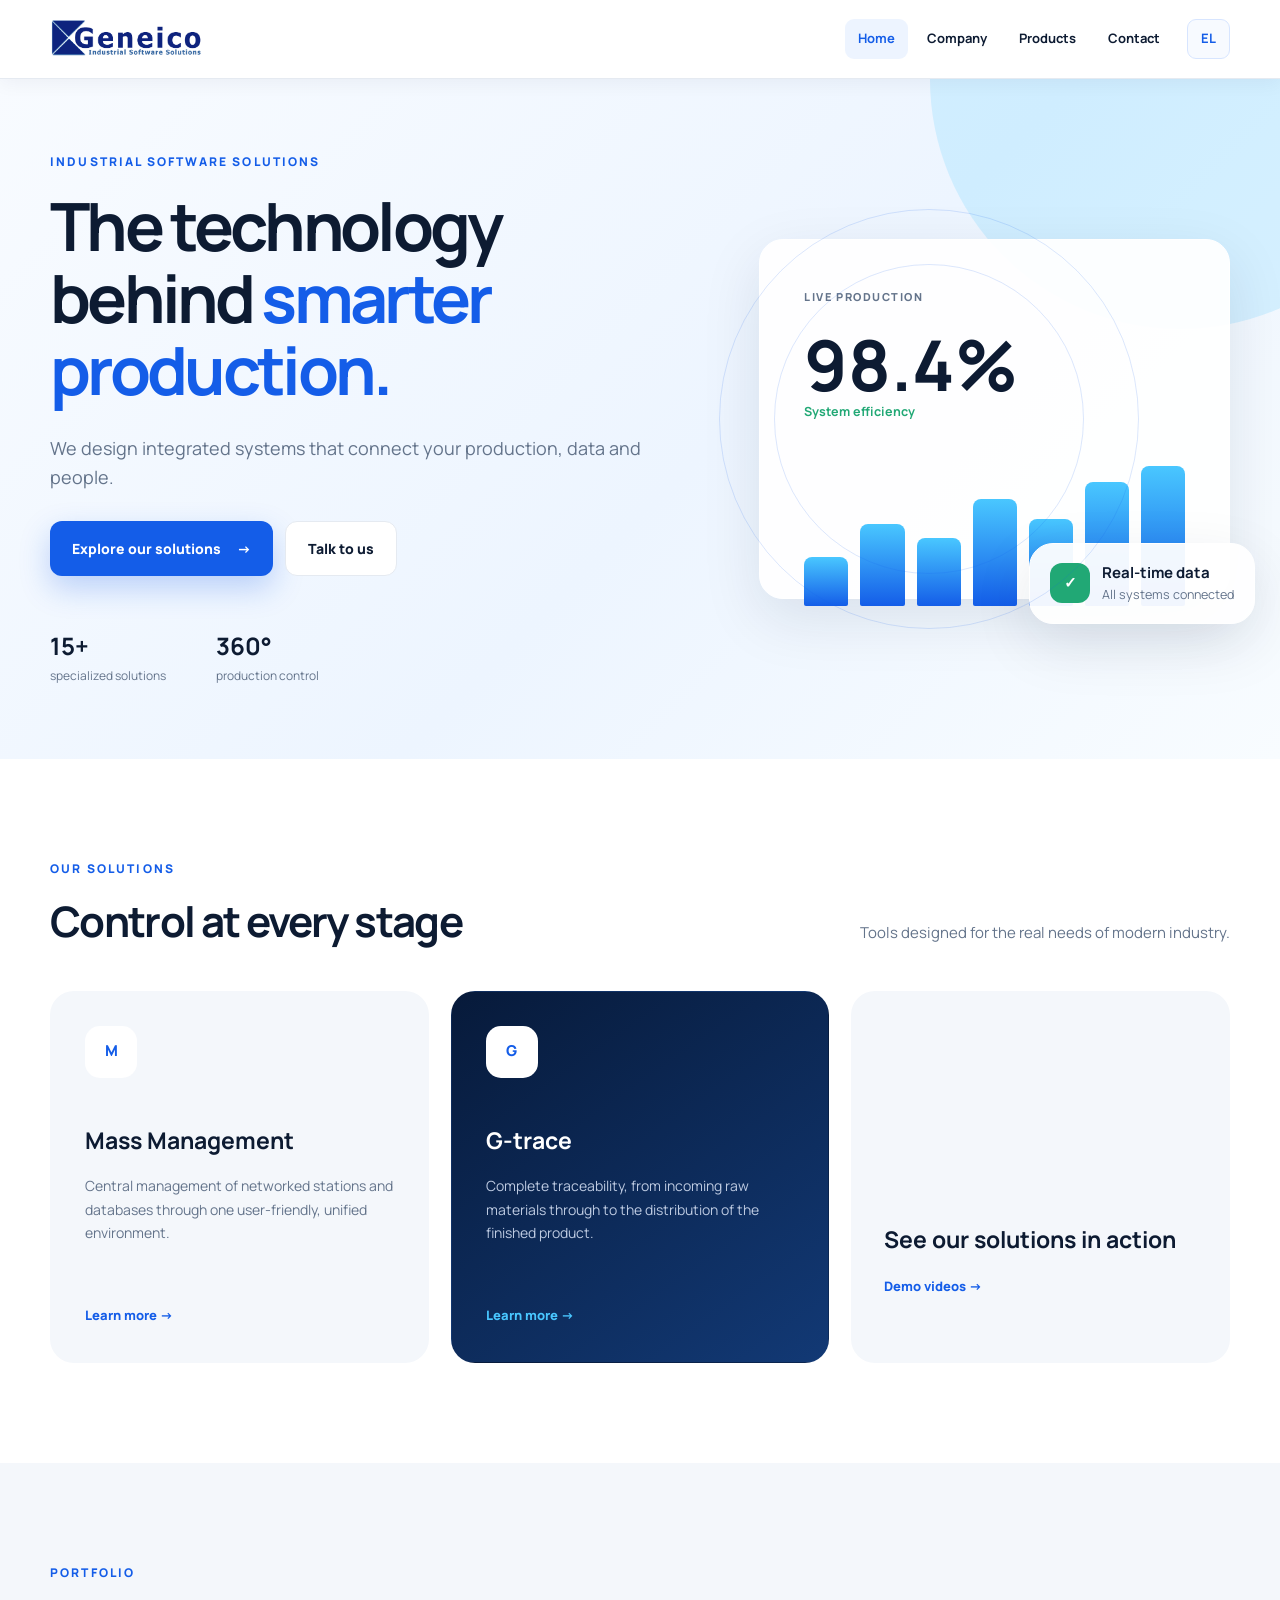
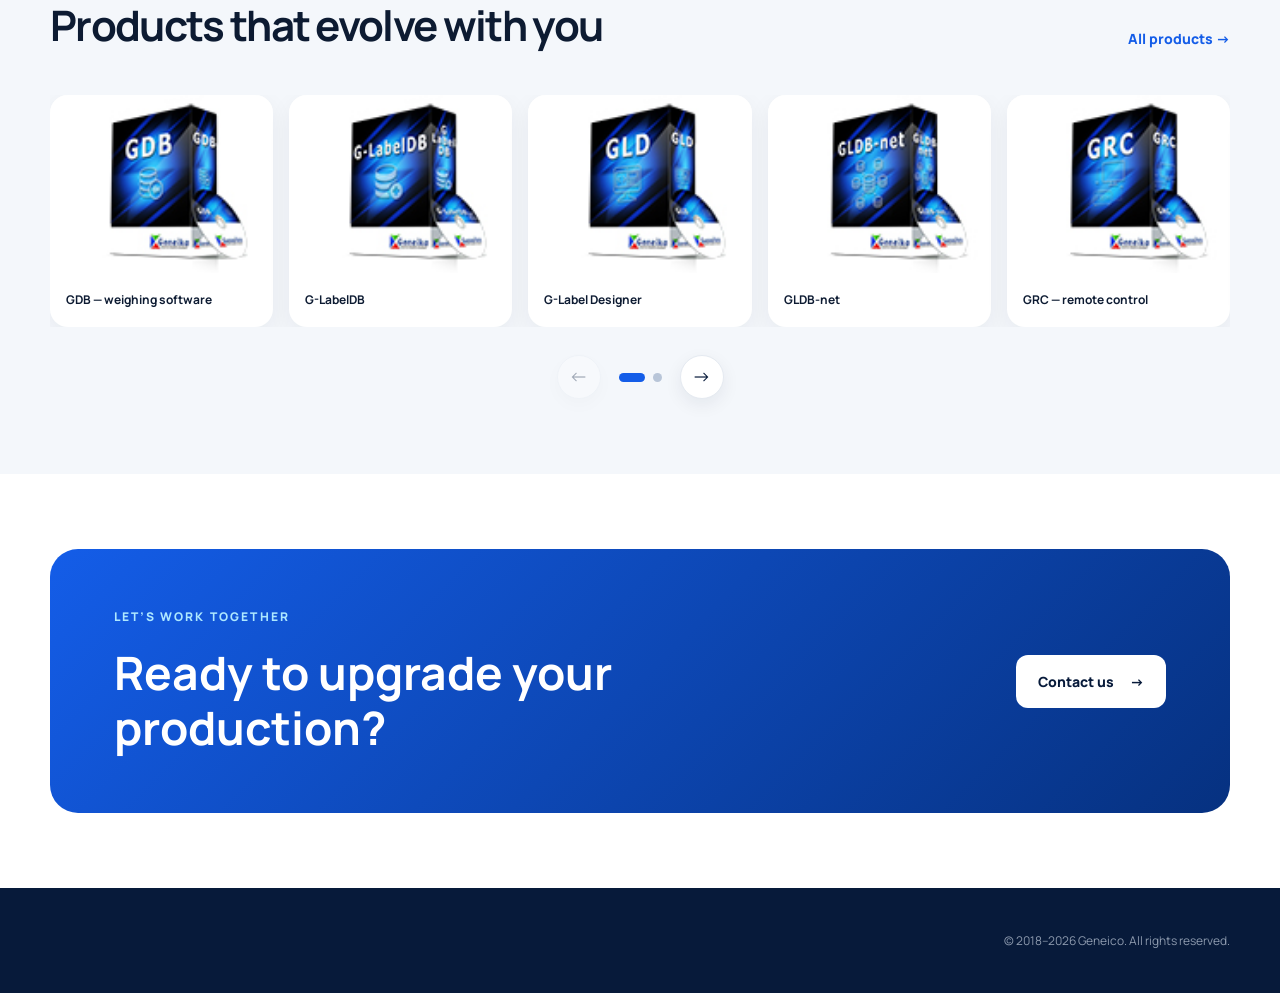
==== commit c5cfec67: "Unify global visual system and footer" ====
--- a/en/index.html
+++ b/en/index.html
@@ -5,9 +5,11 @@
   <meta name="viewport" content="width=device-width, initial-scale=1">
   <meta name="description" content="Geneico develops integrated industrial software, traceability and production management solutions.">
   <title>Geneico | Industrial Software Solutions</title>
+  <link rel="icon" href="/favicon.ico?v=3" sizes="any">
   <link rel="preconnect" href="https://fonts.googleapis.com">
   <link rel="preconnect" href="https://fonts.gstatic.com" crossorigin>
   <link href="https://fonts.googleapis.com/css2?family=Manrope:wght@400;500;600;700;800&display=swap" rel="stylesheet">
+  <link rel="stylesheet" href="../css/design-tokens.css">
   <link rel="stylesheet" href="../css/home-modern.css">
   <link rel="stylesheet" href="../css/shared-header.css">
 </head>
@@ -109,7 +111,7 @@
     </section>
   </main>
 
-  <footer><div class="shell footer-inner"><p>© 2018–2026 Geneico. All rights reserved.</p></div></footer>
+  <footer class="site-footer"><div class="page-shell site-footer__inner"><p>© 2018–2026 Geneico. All rights reserved.</p></div></footer>
   <script src="../js/site-navigation.js"></script>
   <script src="../js/home-carousel.js"></script>
 </body>
--- a/css/design-tokens.css
+++ b/css/design-tokens.css
@@ -0,0 +1,79 @@
+:root {
+  --page-max-width: 1180px;
+  --page-gutter: 24px;
+
+  --color-primary-navy: #071a3a;
+  --color-primary-blue: #145de8;
+  --color-accent-blue: #49c7ff;
+  --color-text: #0d1b32;
+  --color-text-muted: #64748b;
+  --color-page-background: #f4f7fb;
+  --color-surface: #fff;
+  --color-border: #e5eaf1;
+
+  --shadow-subtle: 0 8px 25px rgba(7, 26, 58, 0.06);
+  --shadow-strong: 0 20px 60px rgba(7, 26, 58, 0.1);
+
+  --radius-small: 10px;
+  --radius-medium: 16px;
+  --radius-large: 24px;
+
+  --space-section: clamp(72px, 8vw, 100px);
+  --space-card: clamp(30px, 4vw, 46px);
+
+  --font-size-page-heading: clamp(40px, 6vw, 64px);
+  --font-size-section-heading: clamp(28px, 3.4vw, 42px);
+  --font-size-body: 15px;
+  --font-size-supporting: 13px;
+
+  /* Compatibility aliases for existing page components. */
+  --navy: var(--color-primary-navy);
+  --blue: var(--color-primary-blue);
+  --cyan: var(--color-accent-blue);
+  --ink: var(--color-text);
+  --muted: var(--color-text-muted);
+  --soft: var(--color-page-background);
+  --white: var(--color-surface);
+  --line: var(--color-border);
+  --shadow: var(--shadow-strong);
+}
+
+.page-shell,
+.shell {
+  width: min(var(--page-max-width), calc(100% - (var(--page-gutter) * 2)));
+  margin-right: auto;
+  margin-left: auto;
+}
+
+.site-footer {
+  width: 100%;
+  margin: 0;
+  padding: 40px 0;
+  color: #8d9aae;
+  background: var(--color-primary-navy);
+}
+
+.site-footer__inner {
+  display: flex;
+  align-items: center;
+  justify-content: flex-end;
+  min-height: 25px;
+}
+
+.site-footer p {
+  float: none;
+  margin: 0;
+  color: #8d9aae;
+  font-size: 12px;
+  line-height: 1.65;
+}
+
+@media (max-width: 600px) {
+  :root {
+    --page-gutter: 15px;
+  }
+
+  .site-footer__inner {
+    justify-content: flex-start;
+  }
+}
--- a/css/home-modern.css
+++ b/css/home-modern.css
@@ -1,4 +1,3 @@
-:root{--navy:#071a3a;--blue:#145de8;--cyan:#49c7ff;--ink:#0d1b32;--muted:#64748b;--line:#e5eaf1;--soft:#f4f7fb;--shadow:0 24px 70px rgba(7,26,58,.12)}
 *{box-sizing:border-box}html{scroll-behavior:smooth}body{margin:0;color:var(--ink);font-family:Manrope,Arial,sans-serif;line-height:1.65}a{color:inherit;text-decoration:none}.shell{width:min(1180px,calc(100% - 48px));margin:auto}
 .hero{position:relative;overflow:hidden;background:linear-gradient(135deg,#f8fbff,#edf5ff 55%,#f8fcff)}.hero:before{content:"";position:absolute;width:500px;height:500px;right:-150px;top:-250px;border-radius:50%;background:#49c7ff2e}.hero-grid{min-height:680px;display:grid;grid-template-columns:1.08fr .92fr;align-items:center;gap:70px;padding:70px 0}.eyebrow{margin:0 0 18px;color:var(--blue);font-size:12px;font-weight:800;letter-spacing:.18em;text-transform:uppercase}.hero h1{margin:0;font-size:clamp(44px,5.2vw,72px);line-height:1.08;letter-spacing:-.055em}.hero h1 span{color:var(--blue)}.hero-text{max-width:620px;margin:28px 0;color:var(--muted);font-size:18px}.hero-actions{display:flex;flex-wrap:wrap;gap:12px}.button{display:inline-flex;align-items:center;justify-content:center;gap:16px;padding:15px 22px;border-radius:12px;font-size:14px;font-weight:800;transition:.25s}.button:hover{transform:translateY(-2px)}.primary{color:#fff;background:var(--blue);box-shadow:0 12px 30px #145de840}.secondary{background:#fff;border:1px solid var(--line)}.hero-stats{display:flex;gap:50px;margin-top:50px}.hero-stats div{display:flex;flex-direction:column}.hero-stats strong{font-size:24px}.hero-stats span{color:var(--muted);font-size:12px}
 .hero-visual{position:relative;min-height:440px}.visual-card{position:absolute;background:#fffffff0;border:1px solid #fff;border-radius:24px;box-shadow:var(--shadow)}.visual-main{inset:40px 0 40px 40px;padding:44px}.visual-main>span{color:var(--muted);font-size:11px;font-weight:800;letter-spacing:.14em}.visual-main>strong{display:block;margin-top:20px;font-size:70px;line-height:1}.visual-main>small{color:#21a875;font-weight:700}.chart{height:140px;margin-top:42px;display:flex;align-items:flex-end;gap:12px}.chart i{flex:1;border-radius:8px 8px 2px 2px;background:linear-gradient(var(--cyan),var(--blue))}.chart i:nth-child(1){height:35%}.chart i:nth-child(2){height:58%}.chart i:nth-child(3){height:48%}.chart i:nth-child(4){height:76%}.chart i:nth-child(5){height:62%}.chart i:nth-child(6){height:88%}.chart i:nth-child(7){height:100%}.visual-float{right:-25px;bottom:15px;display:flex;align-items:center;gap:12px;padding:17px 20px}.visual-float>b{display:grid;place-items:center;width:40px;height:40px;color:#fff;background:#21a875;border-radius:12px}.visual-float span{display:flex;flex-direction:column}.visual-float small{color:var(--muted)}.orbit{position:absolute;border:1px solid #145de826;border-radius:50%}.orbit-one{width:420px;height:420px;top:10px}.orbit-two{width:310px;height:310px;top:65px;left:55px}
@@ -8,4 +7,9 @@
 @media(max-width:1100px){.product-card{flex-basis:calc((100% - 32px)/3)}}
 @media(max-width:900px){.hero-grid{grid-template-columns:1fr;min-height:auto}.hero-visual{min-height:400px;max-width:580px;width:100%;margin:auto}.card-grid{grid-template-columns:1fr 1fr}.video-card{grid-column:1/-1}.product-card{flex-basis:calc((100% - 16px)/2)}.cta,.section-heading{align-items:flex-start;flex-direction:column}.cta{padding:48px}}
 @media(max-width:600px){.shell{width:calc(100% - 30px)}.hero-grid{gap:35px;padding:60px 0 55px}.hero h1{font-size:42px}.hero-text{font-size:16px}.hero-actions{flex-direction:column}.button{width:100%}.hero-stats{gap:30px}.hero-visual{min-height:330px}.visual-main{inset:15px 0;padding:28px}.visual-main>strong{font-size:52px}.chart{height:95px;margin-top:30px}.visual-float{right:-5px}.orbit{display:none}.solutions{padding:75px 0}.products-section{padding:75px 0 55px}.card-grid{grid-template-columns:1fr}.video-card{grid-column:auto}.solution-card{min-height:auto}.solution-card p{min-height:auto}.product-card{flex-basis:100%}.carousel-controls{gap:12px}.cta{margin:52px auto;padding:38px 28px}.footer-inner{align-items:flex-start;justify-content:flex-start}}
+
+body{font-size:var(--font-size-body)}
+.shell{width:min(var(--page-max-width),calc(100% - (var(--page-gutter) * 2)))}
+.section-heading h2{font-size:var(--font-size-section-heading)}
+@media(min-width:601px){.solutions{padding-top:var(--space-section);padding-bottom:var(--space-section)}}
 @media(prefers-reduced-motion:reduce){*{scroll-behavior:auto!important;transition:none!important}}
--- a/css/shared-header.css
+++ b/css/shared-header.css
@@ -3,9 +3,9 @@
   top: 0;
   z-index: 1000;
   width: 100%;
-  color: #0d1b32;
+  color: var(--color-text, #0d1b32);
   background: rgba(255, 255, 255, 0.96);
-  border-bottom: 1px solid #e5eaf1;
+  border-bottom: 1px solid var(--color-border, #e5eaf1);
   box-shadow: 0 4px 18px rgba(7, 26, 58, 0.05);
   backdrop-filter: blur(14px);
 }
@@ -20,7 +20,7 @@
   align-items: center;
   justify-content: space-between;
   gap: 32px;
-  width: min(1180px, calc(100% - 48px));
+  width: min(var(--page-max-width, 1180px), calc(100% - (var(--page-gutter, 24px) * 2)));
   min-height: 78px;
   margin: 0 auto;
 }
@@ -54,9 +54,9 @@
   justify-content: center;
   min-height: 40px;
   padding: 9px 13px;
-  color: #0d1b32;
+  color: var(--color-text, #0d1b32);
   border-radius: 9px;
-  font-size: 13px;
+  font-size: var(--font-size-supporting, 13px);
   font-weight: 700;
   line-height: 1.2;
   text-decoration: none;
@@ -66,14 +66,14 @@
 .geneico-navigation__link:hover,
 .geneico-navigation__link:focus-visible,
 .geneico-navigation__link[aria-current="page"] {
-  color: #145de8;
+  color: var(--color-primary-blue, #145de8);
   background: #edf4ff;
 }
 
 .geneico-navigation__language {
   min-width: 42px;
   margin-left: 8px;
-  color: #145de8;
+  color: var(--color-primary-blue, #145de8);
   border: 1px solid #d7e5ff;
   background: #f7faff;
 }
@@ -81,8 +81,8 @@
 .geneico-navigation__language:hover,
 .geneico-navigation__language:focus-visible {
   color: #fff;
-  background: #145de8;
-  border-color: #145de8;
+  background: var(--color-primary-blue, #145de8);
+  border-color: var(--color-primary-blue, #145de8);
 }
 
 .geneico-menu-button {
@@ -91,7 +91,7 @@
   height: 44px;
   margin: 0;
   padding: 9px;
-  color: #071a3a;
+  color: var(--color-primary-navy, #071a3a);
   background: transparent;
   border: 1px solid #dce3ed;
   border-radius: 9px;
@@ -143,8 +143,8 @@
     margin: 0;
     padding: 12px;
     overflow-y: auto;
-    background: #fff;
-    border: 1px solid #e5eaf1;
+    background: var(--color-surface, #fff);
+    border: 1px solid var(--color-border, #e5eaf1);
     border-top: 0;
     border-radius: 0 0 12px 12px;
     box-shadow: 0 16px 35px rgba(7, 26, 58, 0.12);
@@ -166,7 +166,7 @@
 
 @media (max-width: 480px) {
   .geneico-header__inner {
-    width: calc(100% - 30px);
+    width: calc(100% - (var(--page-gutter, 15px) * 2));
   }
 
   .geneico-brand img {
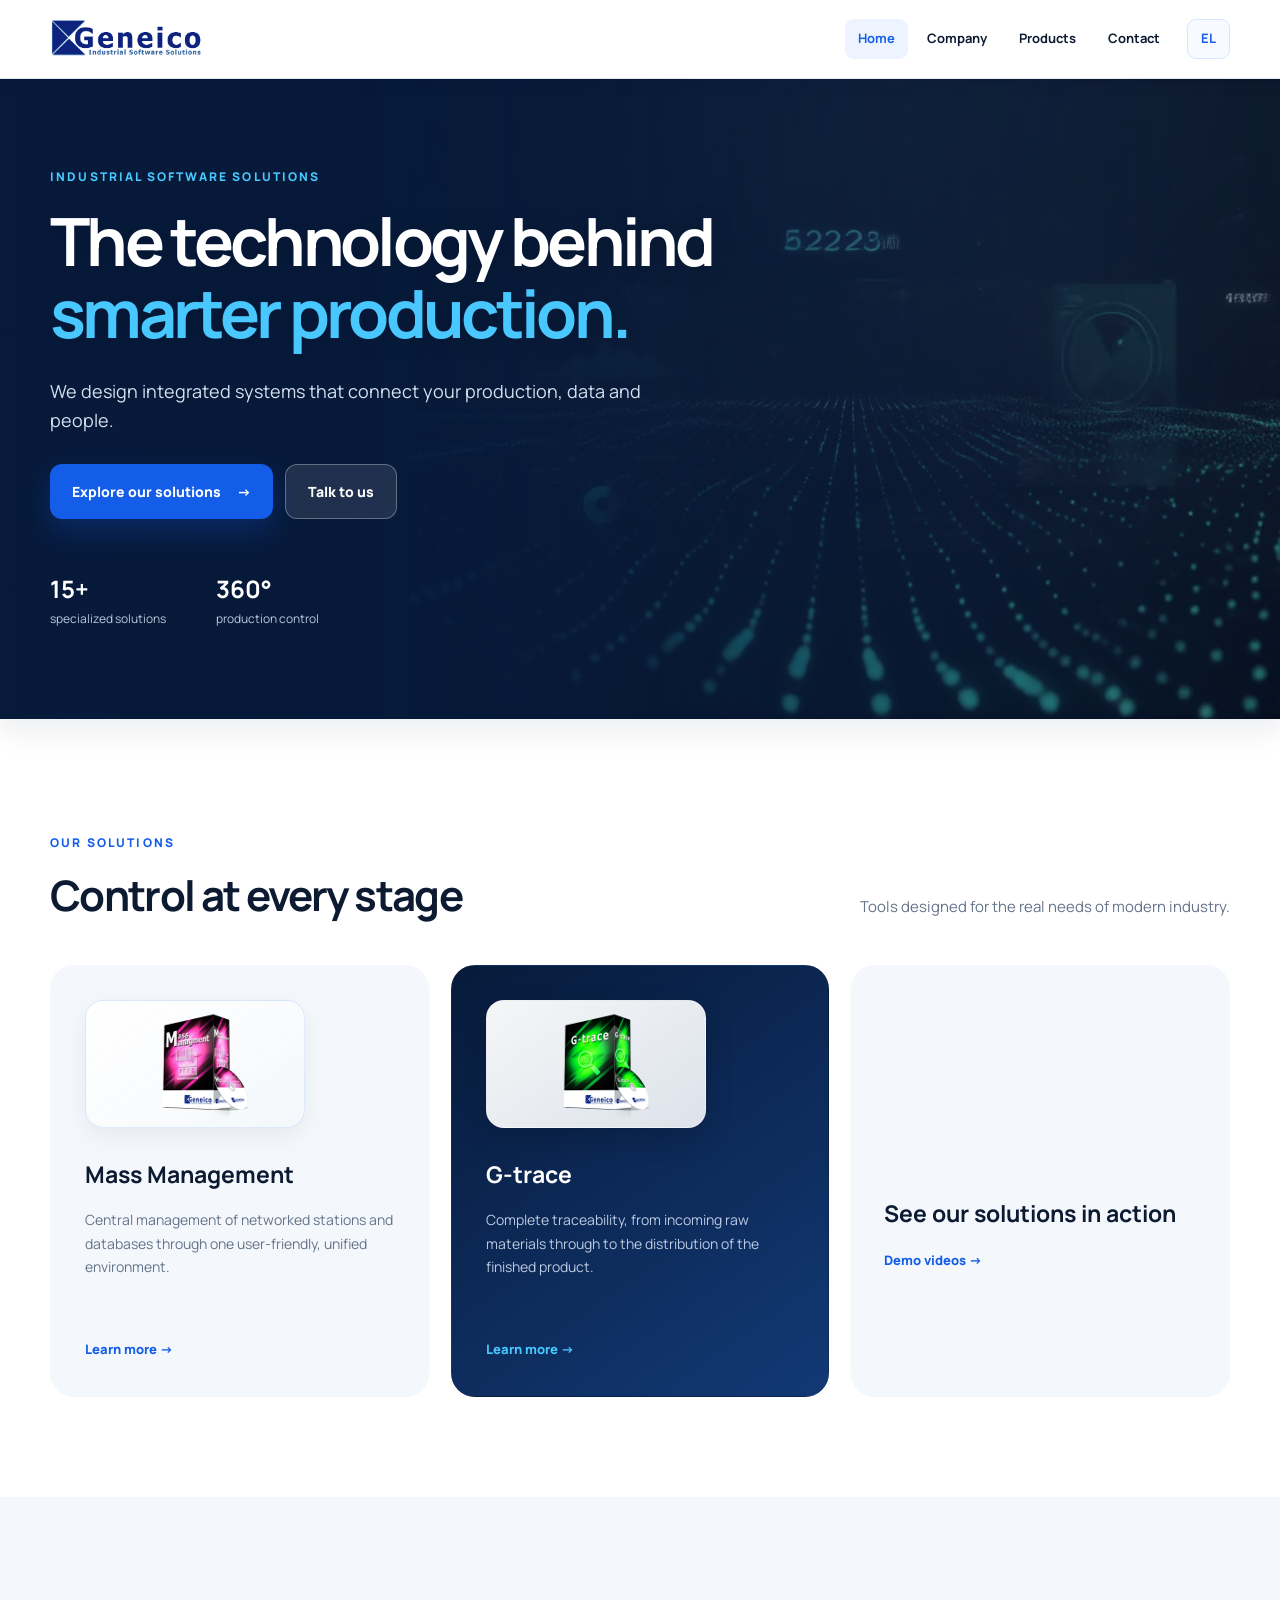
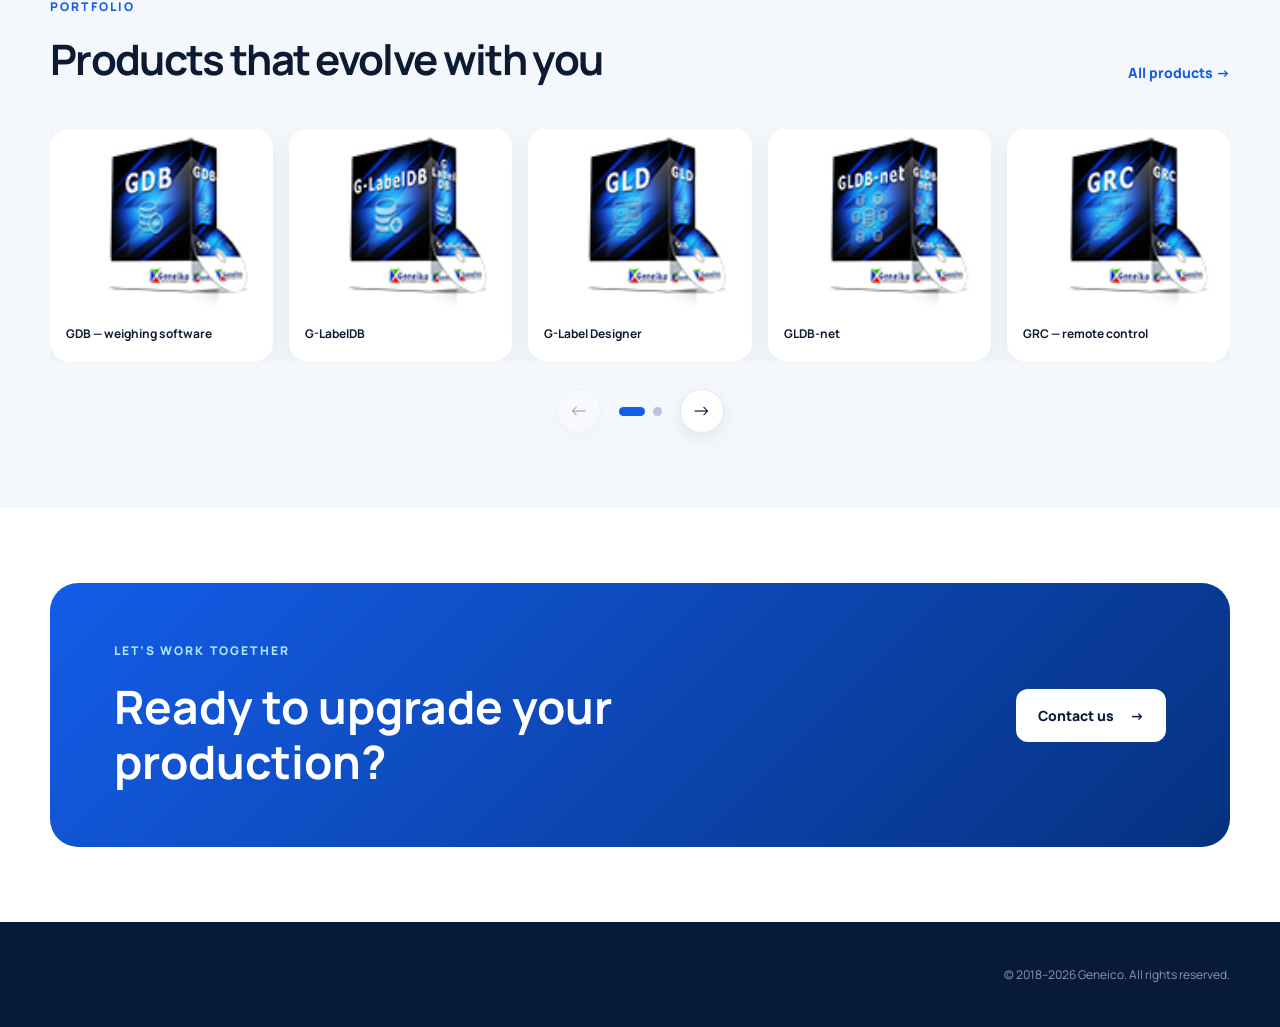
==== commit 12fc1c42: "Polish bilingual homepage hero" ====
--- a/en/index.html
+++ b/en/index.html
@@ -33,6 +33,11 @@
   <main>
     <section class="hero">
       <div class="hero-glow"></div>
+      <div class="hero-media" aria-hidden="true">
+        <video class="hero-video" autoplay muted loop playsinline preload="metadata" tabindex="-1">
+          <source src="../video/bg_merged_1080p.webm" type="video/webm">
+        </video>
+      </div>
       <div class="shell hero-grid">
         <div class="hero-copy">
           <p class="eyebrow">Industrial software solutions</p>
@@ -47,11 +52,6 @@
             <div><strong>360°</strong><span>production control</span></div>
           </div>
         </div>
-        <div class="hero-visual" aria-hidden="true">
-          <div class="visual-card visual-main"><span>LIVE PRODUCTION</span><strong>98.4%</strong><small>System efficiency</small><div class="chart"><i></i><i></i><i></i><i></i><i></i><i></i><i></i></div></div>
-          <div class="visual-card visual-float"><b>✓</b><span><strong>Real-time data</strong><small>All systems connected</small></span></div>
-          <div class="orbit orbit-one"></div><div class="orbit orbit-two"></div>
-        </div>
       </div>
     </section>
 
@@ -62,12 +62,12 @@
       </div>
       <div class="card-grid">
         <article class="solution-card">
-          <div class="card-icon">M</div><h3>Mass Management</h3>
+          <div class="card-product-image"><img src="design/products/mass_managment.png" alt="" width="200" height="111"></div><h3>Mass Management</h3>
           <p>Central management of networked stations and databases through one user-friendly, unified environment.</p>
           <a href="products.html#p10">Learn more <span>→</span></a>
         </article>
         <article class="solution-card featured">
-          <div class="card-icon">G</div><h3>G-trace</h3>
+          <div class="card-product-image"><img src="design/products/G-trace_Green.png" alt="" width="200" height="111"></div><h3>G-trace</h3>
           <p>Complete traceability, from incoming raw materials through to the distribution of the finished product.</p>
           <a href="products.html#p9">Learn more <span>→</span></a>
         </article>
--- a/css/home-modern.css
+++ b/css/home-modern.css
@@ -1,15 +1,119 @@
 *{box-sizing:border-box}html{scroll-behavior:smooth}body{margin:0;color:var(--ink);font-family:Manrope,Arial,sans-serif;line-height:1.65}a{color:inherit;text-decoration:none}.shell{width:min(1180px,calc(100% - 48px));margin:auto}
 .hero{position:relative;overflow:hidden;background:linear-gradient(135deg,#f8fbff,#edf5ff 55%,#f8fcff)}.hero:before{content:"";position:absolute;width:500px;height:500px;right:-150px;top:-250px;border-radius:50%;background:#49c7ff2e}.hero-grid{min-height:680px;display:grid;grid-template-columns:1.08fr .92fr;align-items:center;gap:70px;padding:70px 0}.eyebrow{margin:0 0 18px;color:var(--blue);font-size:12px;font-weight:800;letter-spacing:.18em;text-transform:uppercase}.hero h1{margin:0;font-size:clamp(44px,5.2vw,72px);line-height:1.08;letter-spacing:-.055em}.hero h1 span{color:var(--blue)}.hero-text{max-width:620px;margin:28px 0;color:var(--muted);font-size:18px}.hero-actions{display:flex;flex-wrap:wrap;gap:12px}.button{display:inline-flex;align-items:center;justify-content:center;gap:16px;padding:15px 22px;border-radius:12px;font-size:14px;font-weight:800;transition:.25s}.button:hover{transform:translateY(-2px)}.primary{color:#fff;background:var(--blue);box-shadow:0 12px 30px #145de840}.secondary{background:#fff;border:1px solid var(--line)}.hero-stats{display:flex;gap:50px;margin-top:50px}.hero-stats div{display:flex;flex-direction:column}.hero-stats strong{font-size:24px}.hero-stats span{color:var(--muted);font-size:12px}
-.hero-visual{position:relative;min-height:440px}.visual-card{position:absolute;background:#fffffff0;border:1px solid #fff;border-radius:24px;box-shadow:var(--shadow)}.visual-main{inset:40px 0 40px 40px;padding:44px}.visual-main>span{color:var(--muted);font-size:11px;font-weight:800;letter-spacing:.14em}.visual-main>strong{display:block;margin-top:20px;font-size:70px;line-height:1}.visual-main>small{color:#21a875;font-weight:700}.chart{height:140px;margin-top:42px;display:flex;align-items:flex-end;gap:12px}.chart i{flex:1;border-radius:8px 8px 2px 2px;background:linear-gradient(var(--cyan),var(--blue))}.chart i:nth-child(1){height:35%}.chart i:nth-child(2){height:58%}.chart i:nth-child(3){height:48%}.chart i:nth-child(4){height:76%}.chart i:nth-child(5){height:62%}.chart i:nth-child(6){height:88%}.chart i:nth-child(7){height:100%}.visual-float{right:-25px;bottom:15px;display:flex;align-items:center;gap:12px;padding:17px 20px}.visual-float>b{display:grid;place-items:center;width:40px;height:40px;color:#fff;background:#21a875;border-radius:12px}.visual-float span{display:flex;flex-direction:column}.visual-float small{color:var(--muted)}.orbit{position:absolute;border:1px solid #145de826;border-radius:50%}.orbit-one{width:420px;height:420px;top:10px}.orbit-two{width:310px;height:310px;top:65px;left:55px}
 .solutions{padding-top:110px;padding-bottom:110px}.section-heading{display:flex;align-items:flex-end;justify-content:space-between;gap:30px;margin-bottom:45px}.section-heading h2{margin:0;font-size:clamp(32px,4vw,48px);line-height:1.16;letter-spacing:-.04em}.section-heading>p{max-width:430px;margin:0;color:var(--muted)}.card-grid{display:grid;grid-template-columns:repeat(3,1fr);gap:22px}.solution-card{min-height:360px;padding:34px;background:var(--soft);border:1px solid transparent;border-radius:24px;transition:.3s}.solution-card:hover{transform:translateY(-6px);border-color:#dbe7fb;box-shadow:var(--shadow)}.solution-card.featured{color:#fff;background:linear-gradient(145deg,var(--navy),#123975)}.card-icon{display:grid;place-items:center;width:52px;height:52px;margin-bottom:44px;color:var(--blue);background:#fff;border-radius:15px;font-weight:800}.solution-card h3{margin:0 0 15px;font-size:23px}.solution-card p{min-height:104px;margin:0 0 25px;color:var(--muted);font-size:14px}.featured p{color:#bdcae1}.solution-card a{color:var(--blue);font-size:13px;font-weight:800}.featured a{color:var(--cyan)}.video-card{padding:16px 16px 30px}.video-wrap{position:relative;padding-top:56.25%;overflow:hidden;border-radius:16px}.video-wrap iframe{position:absolute;inset:0;width:100%;height:100%;border:0}.video-card h3,.video-card>a{margin-left:16px}.video-card h3{margin-top:20px}
 .products-section{padding:100px 0 75px;background:var(--soft)}.text-link{color:var(--blue);font-size:14px;font-weight:800}.cta{margin-top:75px;margin-bottom:75px;padding:58px 64px;display:flex;align-items:center;justify-content:space-between;gap:40px;color:#fff;background:linear-gradient(135deg,var(--blue),#063180);border-radius:28px}.cta .eyebrow{color:#aee8ff}.cta h2{max-width:680px;margin:0;font-size:clamp(30px,4vw,46px);line-height:1.2}.light{flex:none;color:var(--navy);background:#fff}footer{padding:42px 0;color:#8d9aae;background:var(--navy)}.footer-inner{display:flex;align-items:center;justify-content:flex-end}.footer-inner p{margin:0;font-size:12px}
 .product-carousel{min-width:0}.carousel-viewport{width:100%;overflow-x:auto;overflow-y:hidden;scroll-snap-type:x mandatory;scrollbar-width:none;overscroll-behavior-x:contain;touch-action:pan-x pan-y;cursor:grab}.carousel-viewport::-webkit-scrollbar{display:none}.carousel-viewport:focus-visible{outline:3px solid #145de866;outline-offset:5px;border-radius:18px}.carousel-viewport.is-dragging{cursor:grabbing;scroll-snap-type:none;user-select:none}.carousel-track{display:flex;gap:16px;min-width:100%}.product-card{flex:0 0 calc((100% - 64px)/5);min-width:0;overflow:hidden;background:#fff;border-radius:18px;box-shadow:0 8px 25px #071a3a0f;scroll-snap-align:start;transition:.25s}.product-card:hover{transform:translateY(-5px)}.product-card:focus-visible{outline:3px solid var(--blue);outline-offset:-3px}.product-card img{display:block;width:100%;aspect-ratio:1.25;object-fit:cover;pointer-events:none}.product-card span{display:block;padding:17px 16px;font-size:12px;font-weight:700}.carousel-controls{display:flex;align-items:center;justify-content:center;gap:18px;margin-top:28px}.carousel-arrow{display:grid;place-items:center;flex:none;width:44px;height:44px;padding:0;color:var(--navy);background:#fff;border:1px solid var(--line);border-radius:50%;box-shadow:0 6px 18px #071a3a12;font:inherit;font-size:19px;cursor:pointer;transition:.2s}.carousel-arrow:hover:not(:disabled),.carousel-arrow:focus-visible{color:#fff;background:var(--blue);border-color:var(--blue)}.carousel-arrow:disabled{opacity:.35;cursor:not-allowed}.carousel-pagination{display:flex;align-items:center;justify-content:center;flex-wrap:wrap;gap:8px}.carousel-dot{width:9px;height:9px;padding:0;background:#b8c5d8;border:0;border-radius:999px;cursor:pointer;transition:width .2s,background-color .2s}.carousel-dot[aria-current="true"]{width:26px;background:var(--blue)}.carousel-dot:focus-visible{outline:2px solid var(--blue);outline-offset:3px}
 @media(max-width:1100px){.product-card{flex-basis:calc((100% - 32px)/3)}}
-@media(max-width:900px){.hero-grid{grid-template-columns:1fr;min-height:auto}.hero-visual{min-height:400px;max-width:580px;width:100%;margin:auto}.card-grid{grid-template-columns:1fr 1fr}.video-card{grid-column:1/-1}.product-card{flex-basis:calc((100% - 16px)/2)}.cta,.section-heading{align-items:flex-start;flex-direction:column}.cta{padding:48px}}
-@media(max-width:600px){.shell{width:calc(100% - 30px)}.hero-grid{gap:35px;padding:60px 0 55px}.hero h1{font-size:42px}.hero-text{font-size:16px}.hero-actions{flex-direction:column}.button{width:100%}.hero-stats{gap:30px}.hero-visual{min-height:330px}.visual-main{inset:15px 0;padding:28px}.visual-main>strong{font-size:52px}.chart{height:95px;margin-top:30px}.visual-float{right:-5px}.orbit{display:none}.solutions{padding:75px 0}.products-section{padding:75px 0 55px}.card-grid{grid-template-columns:1fr}.video-card{grid-column:auto}.solution-card{min-height:auto}.solution-card p{min-height:auto}.product-card{flex-basis:100%}.carousel-controls{gap:12px}.cta{margin:52px auto;padding:38px 28px}.footer-inner{align-items:flex-start;justify-content:flex-start}}
+@media(max-width:900px){.hero-grid{grid-template-columns:1fr;min-height:auto}.card-grid{grid-template-columns:1fr 1fr}.video-card{grid-column:1/-1}.product-card{flex-basis:calc((100% - 16px)/2)}.cta,.section-heading{align-items:flex-start;flex-direction:column}.cta{padding:48px}}
+@media(max-width:600px){.shell{width:calc(100% - 30px)}.hero-grid{gap:35px;padding:60px 0 55px}.hero h1{font-size:42px}.hero-text{font-size:16px}.hero-actions{flex-direction:column}.button{width:100%}.hero-stats{gap:30px}.solutions{padding:75px 0}.products-section{padding:75px 0 55px}.card-grid{grid-template-columns:1fr}.video-card{grid-column:auto}.solution-card{min-height:auto}.solution-card p{min-height:auto}.product-card{flex-basis:100%}.carousel-controls{gap:12px}.cta{margin:52px auto;padding:38px 28px}.footer-inner{align-items:flex-start;justify-content:flex-start}}
 
 body{font-size:var(--font-size-body)}
 .shell{width:min(var(--page-max-width),calc(100% - (var(--page-gutter) * 2)))}
 .section-heading h2{font-size:var(--font-size-section-heading)}
 @media(min-width:601px){.solutions{padding-top:var(--space-section);padding-bottom:var(--space-section)}}
 @media(prefers-reduced-motion:reduce){*{scroll-behavior:auto!important;transition:none!important}}
+
+/* Homepage Phase 2 hero */
+.hero{
+  isolation:isolate;
+  color:#fff;
+  background:var(--navy);
+  box-shadow:0 12px 28px rgba(7,26,58,.08);
+}
+.hero:before{display:none}
+.hero-media{
+  position:absolute;
+  z-index:0;
+  inset:0 0 0 32%;
+  overflow:hidden;
+  pointer-events:none;
+}
+.hero-video{
+  display:block;
+  width:100%;
+  height:100%;
+  object-fit:cover;
+  object-position:center;
+  filter:saturate(.82) contrast(1.05);
+}
+.hero-glow{
+  position:absolute;
+  z-index:1;
+  inset:0;
+  background:linear-gradient(90deg,rgba(7,26,58,.99) 0%,rgba(7,26,58,.96) 38%,rgba(7,26,58,.74) 63%,rgba(7,26,58,.46) 100%);
+  pointer-events:none;
+}
+.hero-grid{
+  position:relative;
+  z-index:2;
+  display:flex;
+  align-items:flex-start;
+  min-height:640px;
+  padding:88px 0 72px;
+}
+.hero-copy{
+  width:min(680px,66%);
+  animation:hero-copy-fade 3s ease-out .1s both;
+}
+.hero .eyebrow{color:var(--cyan)}
+.hero h1{color:#fff;text-shadow:0 2px 24px rgba(0,0,0,.16)}
+.hero h1 span{color:var(--cyan)}
+.hero .hero-text{color:#d4dfef}
+.hero .secondary{color:#fff;background:rgba(255,255,255,.1);border-color:rgba(255,255,255,.3);backdrop-filter:blur(8px)}
+.hero .secondary:hover{background:rgba(255,255,255,.16);border-color:rgba(255,255,255,.5)}
+.hero-stats strong{color:#fff}
+.hero .hero-stats span{color:#b9c8dc}
+@keyframes hero-copy-fade{
+  from{opacity:0}
+  to{opacity:1}
+}
+
+.card-product-image{
+  display:flex;
+  align-items:center;
+  justify-content:center;
+  width:220px;
+  max-width:100%;
+  height:128px;
+  margin-bottom:28px;
+  padding:8px 10px;
+  overflow:hidden;
+  background:linear-gradient(145deg,rgba(255,255,255,.96),rgba(244,247,251,.9));
+  border:1px solid rgba(20,93,232,.12);
+  border-radius:18px;
+  box-shadow:var(--shadow-subtle);
+}
+.card-product-image img{
+  display:block;
+  width:auto;
+  height:auto;
+  max-width:200px;
+  max-height:111px;
+  object-fit:contain;
+}
+.featured .card-product-image{border-color:rgba(255,255,255,.2);box-shadow:0 10px 28px rgba(0,0,0,.16)}
+.hero + .solutions{
+  position:relative;
+  padding-top:calc(var(--space-section) + 14px);
+}
+
+@media(max-width:900px){
+  .hero-media{inset:0}
+  .hero-video{object-position:60% center}
+  .hero-glow{background:linear-gradient(90deg,rgba(7,26,58,.96),rgba(7,26,58,.74))}
+  .hero-grid{min-height:580px;padding:82px 0 74px}
+  .hero-copy{width:min(680px,100%)}
+  .hero + .solutions{padding-top:100px}
+}
+@media(max-width:600px){
+  .hero-video{object-position:64% center}
+  .hero-glow{background:rgba(7,26,58,.84)}
+  .hero-grid{min-height:auto;padding:58px 0 62px}
+  .hero-stats{margin-top:42px}
+  .hero + .solutions{padding-top:86px}
+  .card-product-image{width:210px;height:122px;margin-bottom:26px}
+}
+@media(prefers-reduced-motion:reduce){
+  .hero-copy{animation:none}
+  .hero-video{animation:none}
+}
